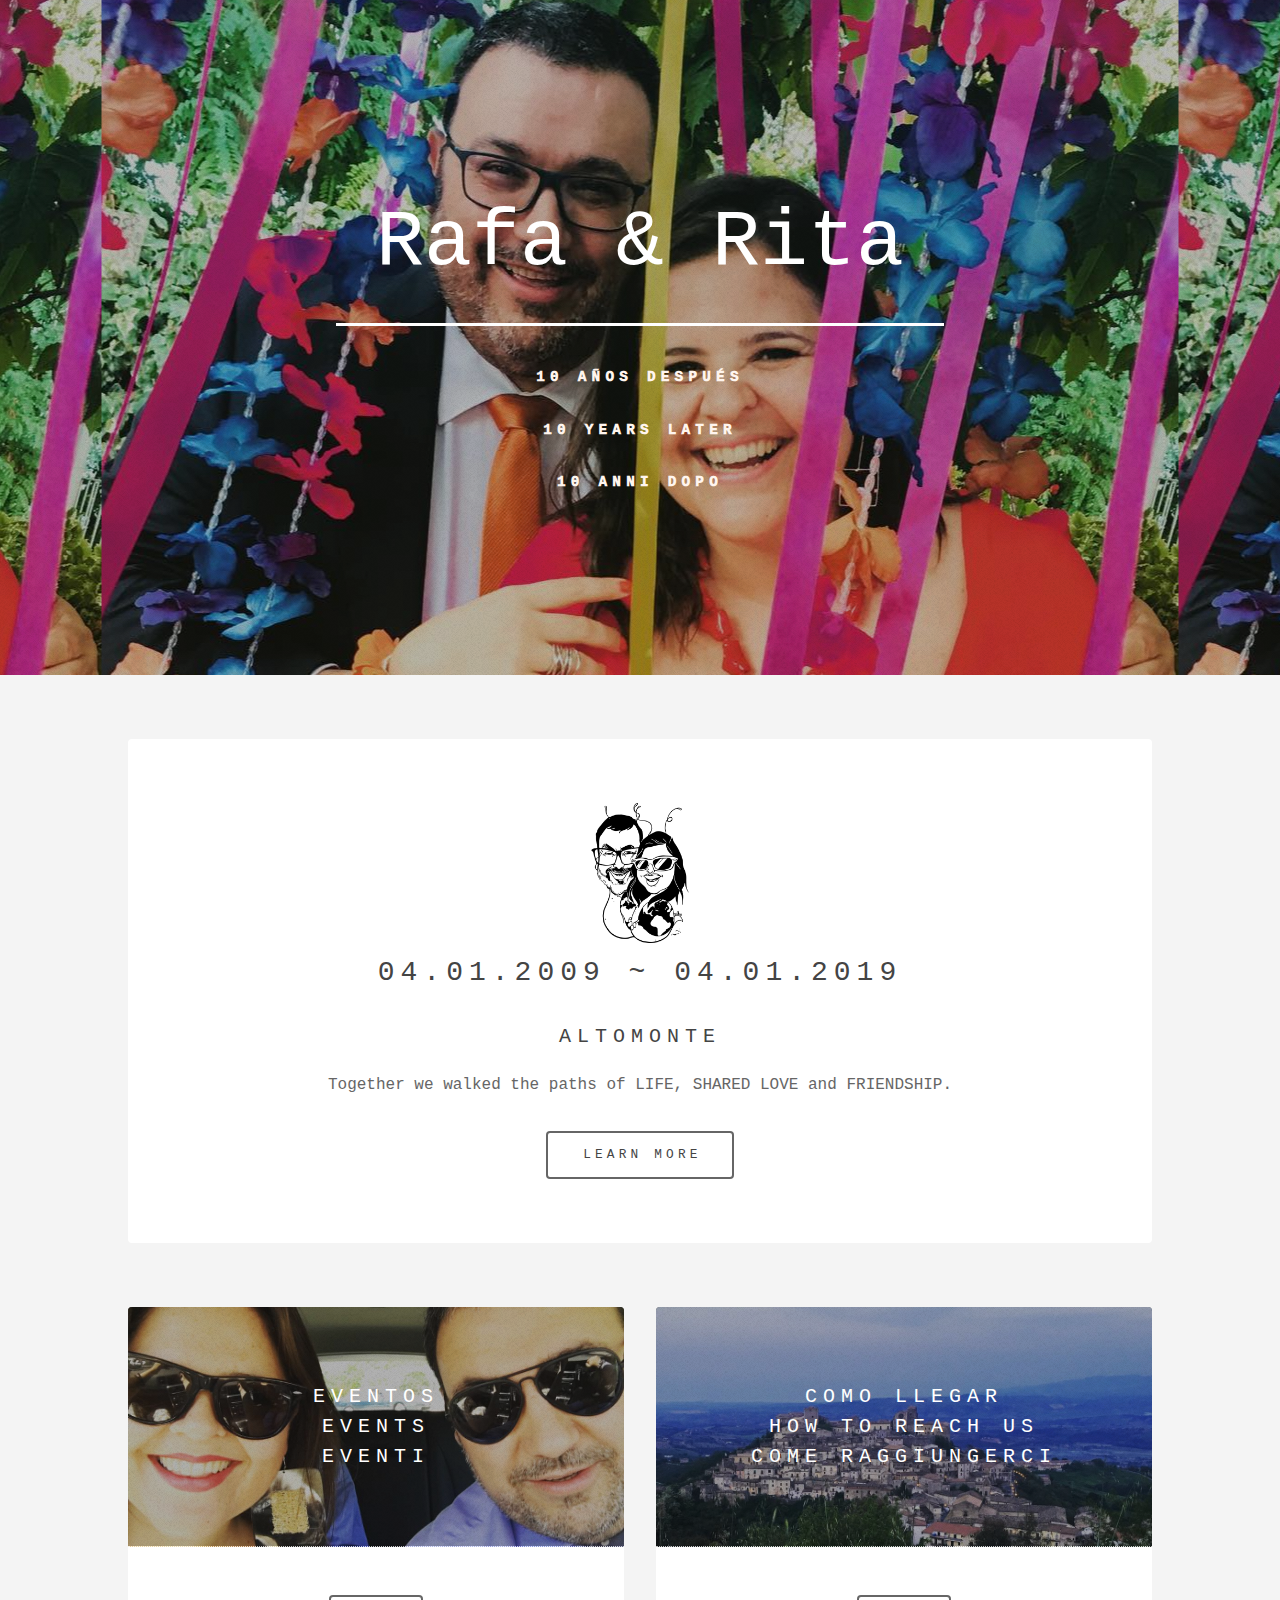
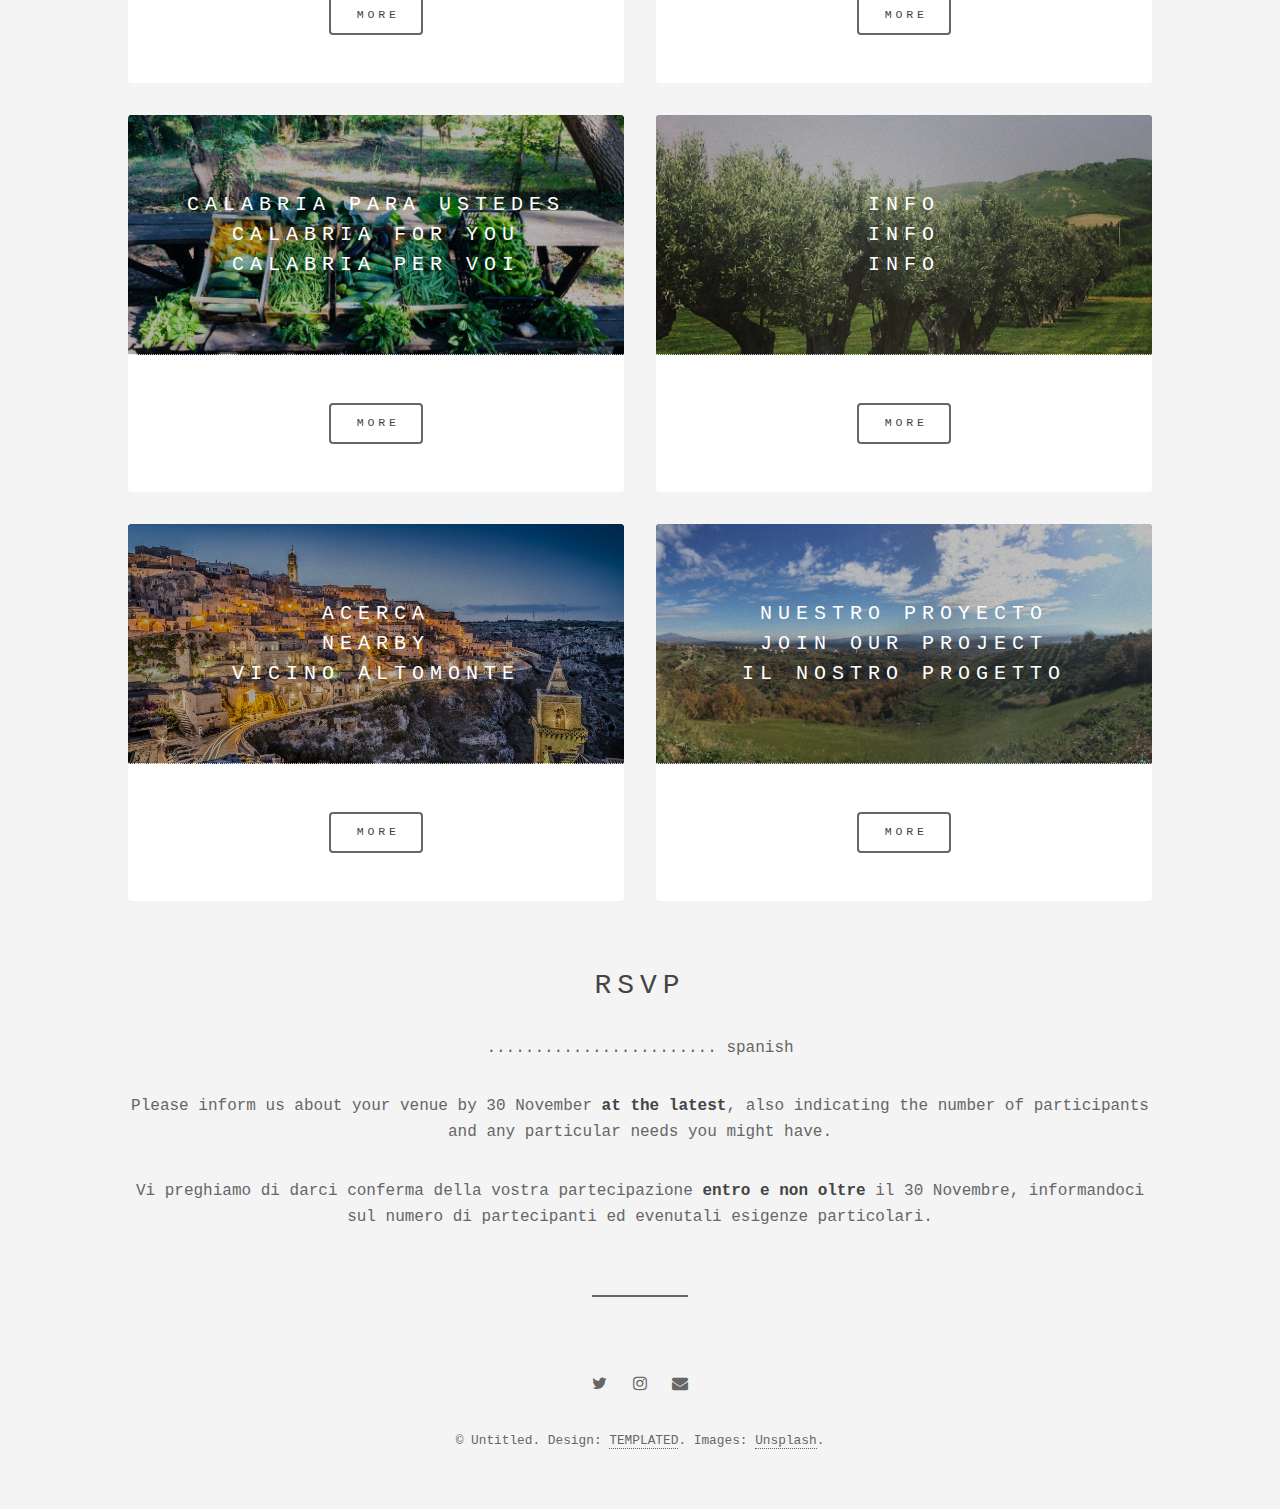
==== index.html @ 5c679bd3 "added bold and line separators" ====
<!DOCTYPE HTML>
<!--
Epilogue by TEMPLATED
templated.co @templatedco
Released for free under the Creative Commons Attribution 3.0 license (templated.co/license)
-->
<html>
<head>
	<title>Rafa e Rita 10 anni dopo</title>
	<meta charset="utf-8" />
	<meta name="viewport" content="width=device-width, initial-scale=1" />
	<link rel="stylesheet" href="assets/css/main.css" />
</head>
<body>

	<!-- Header -->
	<header id="header" class="alt">
		<div class="inner">
			<h1>Rafa & Rita</h1>
			<p>10 años después</p>
			<p>10 years later</p>
			<p>10 anni dopo</p>
			<!-- <p>A free responsive site template by <a href="https://templated.co">TEMPLATED</a></p> -->
		</div>
	</header>

	<!-- Wrapper -->
	<div id="wrapper">

		<!-- Banner -->
		<section id="intro" class="main">
			<span> <img src="images/logoRR.png" style="width:140px;height:140px;border:0;"> </span>
			<h2>04.01.2009 ~ 04.01.2019</h2>
			<h3>Altomonte</h3>
			<p>Together we walked the paths of LIFE, SHARED LOVE and FRIENDSHIP.</p>
			<ul class="actions">
				<li><a href="aboutus.html" class="button big">Learn More</a></li>
			</ul>
		</section>

		<!-- Items -->
		<section class="main items">
			<article class="item">
				<header>
					<a href="events.html"><img src="images/imgIndexEvents.jpg" alt="" /></a>
					<h3>Eventos<br />Events<br />Eventi</h3>
				</header>
				<p></p>
				<ul class="actions">
					<li><a href="events.html" class="button">More</a></li>
				</ul>
			</article>
			<article class="item">
				<header>
					<a href="venue.html"><img src="images/img_venue.jpg" alt="" /></a>
					<h3>Como llegar<br />How to reach us<br />Come raggiungerci</h3>
				</header>
				<p></p>
				<ul class="actions">
					<li><a href="venue.html" class="button">More</a></li>
				</ul>
			</article>
			<article class="item">
				<header>
					<a href="activities.html"><img src="images/imgIndexCalabria.jpg" alt="" /></a>
					<h3>Calabria para ustedes<br/>Calabria for you<br/>Calabria per voi</h3>
				</header>
				<p></p>
				<ul class="actions">
					<li><a href="activities.html" class="button">More</a></li>
				</ul>
			</article>
			<article class="item">
				<header>
					<a href="info.html"><img src="images/img_ulivi.jpg" alt="" /></a>
					<h3>Info <br />Info<br />Info</h3>
				</header>
				<p></p>
				<ul class="actions">
					<li><a href="info.html" class="button">More</a></li>
				</ul>
			</article>
			<article class="item">
				<header>
					<a href="altomonte.html"><img src="images/imgMatera.jpg" alt="" /></a>
					<h3>Acerca<br />Nearby<br />Vicino Altomonte</h3>
				</header>
				<p></p>
				<ul class="actions">
					<li><a href="altomonte.html" class="button">More</a></li>
				</ul>
			</article>
			<article class="item">
				<header>
					<a href="ourproject.html"><img src="images/imgIndexProject.jpg" alt="" /></a>
					<h3>Nuestro proyecto<br />Join our project<br />Il nostro progetto</h3>
				</header>
				<p></p>
				<ul class="actions">
					<li><a href="ourproject.html" class="button">More</a></li>
				</ul>
			</article>
		</section>

		<!-- Contact -->
		<article id="contact" style="text-align: center;">
			<h2 class="major">RSVP</h2>
			<div>
				<p> ........................ spanish 
				</p>
				<p>Please inform us about your venue by 30 November <b>at the latest</b>, 
				also indicating the number of participants and any particular needs you might have.</p>    
				<p>Vi preghiamo di darci conferma della vostra partecipazione <b>entro e non oltre</b> il 30 Novembre,
				informandoci sul numero di partecipanti ed evenutali esigenze particolari.</p>
			</div>
			
                <!--
                <form method="post" action="mailto:rafayrita10@gmail">
                    <div class="fields">
                        <div class="field half">
                            <label for="name">Name</label>
                            <input type="text" name="name" id="name" placeholder="Your name ..." />
                        </div>
                        <div class="field">
                            <label for="message">Message</label>
                            <textarea name="message" id="message" rows="3" placeholder="Write your message here ..."></textarea>
                        </div>
                    </div>
                    <ul class="actions">
                        <li><input type="submit" value="Send Message" class="primary" /></li>
                        <li><input type="reset" value="Reset" /></li>
                    </ul>
                </form>
            -->
                <!--
                <ul class="icons">
                    <li><a href="https://www.twitter.com/pacellig" class="icon fa-twitter"><span class="label">Twitter</span></a></li>
                    <li><a href="#" class="icon fa-facebook"><span class="label">Facebook</span></a></li>
                    <li><a href="#" class="icon fa-instagram"><span class="label">Instagram</span></a></li>
                </ul>
            -->
        </article>
        
        <!-- CTA -->
            <!--
				<section id="cta" class="main special">
					<h2>Etiam veroeros lorem</h2>
					<p>Phasellus ac augue ac magna auctor tempus proin<br />
					accumsan lacus a nibh commodo in pellentesque dui<br />
					in hac habitasse platea dictumst.</p>
					<ul class="actions">
						<li><a href="#" class="button big">Get Started</a></li>
					</ul>
				</section>
			-->
			<!-- Main -->
			<!--
				<section id="main" class="main">
					<header>
						<h2>Lorem ipsum dolor</h2>
					</header>
					<p>Fusce malesuada efficitur venenatis. Pellentesque tempor leo sed massa hendrerit hendrerit. In sed feugiat est, eu congue elit. Ut porta magna vel felis sodales vulputate. Donec faucibus dapibus lacus non ornare. Etiam eget neque id metus gravida tristique ac quis erat. Aenean quis aliquet sem. Ut ut elementum sem. Suspendisse eleifend ut est non dapibus. Nulla porta, neque quis pretium sagittis, tortor lacus elementum metus, in imperdiet ante lorem vitae ipsum. Pellentesque habitant morbi tristique senectus et netus et malesuada fames ac turpis egestas. Etiam eget neque id metus gravida tristique ac quis erat. Aenean quis aliquet sem. Ut ut elementum sem. Suspendisse eleifend ut est non dapibus. Nulla porta, neque quis pretium sagittis, tortor lacus elementum metus, in imperdiet ante lorem vitae ipsum. Pellentesque habitant morbi tristique senectus et netus et malesuada fames ac turpis egestas.</p>
				</section>
			-->

			<!-- Footer -->
			<footer id="footer">
				<ul class="icons">
					<li><a href="https://twitter.com/rita_sciarra" class="icon fa-twitter"><span class="label">Twitter</span></a></li>
					<li><a href="https://www.instagram.com/caracolsinfronteras/" class="icon fa-instagram"><span class="label">Instagram</span></a></li>
					<li><a href="mailto:rafayrita10@gmail.com" class="icon fa-envelope"><span class="label">Email</span></a></li>
				</ul>
				<p class="copyright">&copy; Untitled. Design: <a href="https://templated.co">TEMPLATED</a>. Images: <a href="https://unsplash.com">Unsplash</a>.</p>
			</footer>

		</div>

		<!-- Scripts -->
		<script src="assets/js/jquery.min.js"></script>
		<script src="assets/js/skel.min.js"></script>
		<script src="assets/js/util.js"></script>
		<script src="assets/js/main.js"></script>

	</body>
	</html>
---- assets/css/main.css ----
@import url(font-awesome.min.css);
@import url("https://fonts.googleapis.com/css?family=Pacifico|Source+Sans+Pro:200,400");

/*
	Epilogue by TEMPLATED
	templated.co @templatedco
	Released for free under the Creative Commons Attribution 3.0 license (templated.co/license)
*/

/* Reset */

	html, body, div, span, applet, object, iframe, h1, h2, h3, h4, h5, h6, p, blockquote, pre, a, abbr, acronym, address, big, cite, code, del, dfn, em, img, ins, kbd, q, s, samp, small, strike, strong, sub, sup, tt, var, b, u, i, center, dl, dt, dd, ol, ul, li, fieldset, form, label, legend, table, caption, tbody, tfoot, thead, tr, th, td, article, aside, canvas, details, embed, figure, figcaption, footer, header, hgroup, menu, nav, output, ruby, section, summary, time, mark, audio, video {
		margin: 0;
		padding: 0;
		border: 0;
		font-size: 100%;
		font: inherit;
		vertical-align: baseline;
	}

	article, aside, details, figcaption, figure, footer, header, hgroup, menu, nav, section {
		display: block;
	}

	body {
		line-height: 1;
	}

	ol, ul {
		list-style: none;
	}

	blockquote, q {
		quotes: none;
	}

	blockquote:before, blockquote:after, q:before, q:after {
		content: '';
		content: none;
	}

	table {
		border-collapse: collapse;
		border-spacing: 0;
	}

	body {
		-webkit-text-size-adjust: none;
	}

/* Box Model */

	*, *:before, *:after {
		-moz-box-sizing: border-box;
		-webkit-box-sizing: border-box;
		box-sizing: border-box;
	}

/* Basic */

	@-ms-viewport {
		width: device-width;
	}

	body {
		-ms-overflow-style: scrollbar;
	}

	@media screen and (max-width: 480px) {

		html, body {
			min-width: 320px;
		}

	}

	body {
		background: #f4f4f4;
	}

		body.is-loading *, body.is-loading *:before, body.is-loading *:after {
			-moz-animation: none !important;
			-webkit-animation: none !important;
			-ms-animation: none !important;
			animation: none !important;
			-moz-transition: none !important;
			-webkit-transition: none !important;
			-ms-transition: none !important;
			transition: none !important;
		}

/* Type */

	body {
		background-color: #f4f4f4;
		color: #666666;
	}

	body, input, select, textarea {
		/* font-family: "Source Sans Pro", Helvetica, sans-serif;*/ 
        font-family: Courier New,Courier,Lucida Sans Typewriter,Lucida Typewriter,monospace;
		font-size: 17pt;
		font-weight: 200;
		line-height: 1.65;
	}

		@media screen and (max-width: 1680px) {

			body, input, select, textarea {
				font-size: 13pt;
			}

		}

		@media screen and (max-width: 1280px) {

			body, input, select, textarea {
				font-size: 12pt;
			}

		}

		@media screen and (max-width: 360px) {

			body, input, select, textarea {
				font-size: 11pt;
			}

		}

	a {
		-moz-transition: color 0.2s ease, border-bottom-color 0.2s ease;
		-webkit-transition: color 0.2s ease, border-bottom-color 0.2s ease;
		-ms-transition: color 0.2s ease, border-bottom-color 0.2s ease;
		transition: color 0.2s ease, border-bottom-color 0.2s ease;
		text-decoration: none;
		border-bottom: dotted 1px;
	}

		a:hover {
			border-bottom-color: transparent;
		}

	strong, b {
		font-weight: 600;
	}

	em, i {
		font-style: italic;
	}

	p {
		margin: 0 0 2em 0;
        text-align: center;
	}

	h1, h2, h3, h4, h5, h6 {
		font-weight: 400;
		line-height: 1.5;
		margin: 0 0 1em 0;
		text-transform: uppercase;
		letter-spacing: 0.375rem;
	}

		h1 a, h2 a, h3 a, h4 a, h5 a, h6 a {
			color: inherit;
			text-decoration: none;
		}

	h1 {
		font-size: 2em;
	}

	h2 {
		font-size: 1.75em;
	}

	h3 {
		font-size: 1.25em;
	}

	h4 {
		font-size: 1em;
	}

	h5 {
		font-size: 0.9em;
	}

	h6 {
		font-size: 0.7em;
	}

	@media screen and (max-width: 736px) {

		h1 {
			font-size: 1.5em;
		}

		h2 {
			font-size: 1.25em;
		}

		h3 {
			font-size: 1em;
		}

	}

	sub {
		font-size: 0.8em;
		position: relative;
		top: 0.5em;
	}

	sup {
		font-size: 0.8em;
		position: relative;
		top: -0.5em;
	}

	blockquote {
		border-left: solid 4px;
		font-style: italic;
		margin: 0 0 2em 0;
		padding: 0.5em 0 0.5em 2em;
	}

	code {
		border-radius: 4px;
		border: solid 1px;
		font-family: "Courier New", monospace;
		font-size: 0.9em;
		margin: 0 0.25em;
		padding: 0.25em 0.65em;
	}

	pre {
		-webkit-overflow-scrolling: touch;
		font-family: "Courier New", monospace;
		font-size: 0.9em;
		margin: 0 0 2em 0;
	}

		pre code {
			display: block;
			line-height: 1.75;
			padding: 1em 1.5em;
			overflow-x: auto;
		}

	hr {
		border: 0;
		border-bottom: solid 1px;
		margin: 2em 0;
	}

		hr.major {
			margin: 3em 0;
		}

	.align-left {
		text-align: left;
	}

	.align-center {
		text-align: center;
	}

	.align-right {
		text-align: right;
	}

	input, select, textarea {
		color: #444444;
	}

	a {
		color: inherit;
	}

		a:hover {
			color: #EF6480 !important;
		}

	strong, b {
		color: #444444;
	}

	h1, h2, h3, h4, h5, h6 {
		color: #444444;
	}

	blockquote {
		border-left-color: #666666;
	}

	code {
		background: rgba(144, 144, 144, 0.075);
		border-color: #666666;
	}

	hr {
		border-bottom-color: #666666;
	}

/* Box */

	.box {
		border-radius: 4px;
		border: solid 1px;
		margin-bottom: 2em;
		padding: 1.5em;
	}

		.box > :last-child,
		.box > :last-child > :last-child,
		.box > :last-child > :last-child > :last-child {
			margin-bottom: 0;
		}

		.box.alt {
			border: 0;
			border-radius: 0;
			padding: 0;
		}

	.box {
		border-color: #666666;
	}

/* Button */

	input[type="submit"],
	input[type="reset"],
	input[type="button"],
	button,
	.button {
		-moz-appearance: none;
		-webkit-appearance: none;
		-ms-appearance: none;
		appearance: none;
		-moz-transition: box-shadow 0.2s ease-in-out, background-color 0.2s ease-in-out, color 0.2s ease-in-out;
		-webkit-transition: box-shadow 0.2s ease-in-out, background-color 0.2s ease-in-out, color 0.2s ease-in-out;
		-ms-transition: box-shadow 0.2s ease-in-out, background-color 0.2s ease-in-out, color 0.2s ease-in-out;
		transition: box-shadow 0.2s ease-in-out, background-color 0.2s ease-in-out, color 0.2s ease-in-out;
		border-radius: 4px;
		border: 0;
		cursor: pointer;
		display: inline-block;
		font-weight: 400;
		height: 3.5em;
		line-height: 3.5em;
		padding: 0 2em 0 2.375em;
		text-align: center;
		text-decoration: none;
		white-space: nowrap;
		text-transform: uppercase;
		letter-spacing: 0.325em;
		font-size: 0.725em;
	}

		input[type="submit"].icon:before,
		input[type="reset"].icon:before,
		input[type="button"].icon:before,
		button.icon:before,
		.button.icon:before {
			margin-right: 0.5em;
		}

		input[type="submit"].fit,
		input[type="reset"].fit,
		input[type="button"].fit,
		button.fit,
		.button.fit {
			display: block;
			margin: 0 0 1em 0;
			width: 100%;
		}

		input[type="submit"].big,
		input[type="reset"].big,
		input[type="button"].big,
		button.big,
		.button.big {
			font-size: 0.8em;
			padding: 0 2.5em 0 2.875em;
			height: 3.75em;
			line-height: 3.75em;
		}

		input[type="submit"].disabled, input[type="submit"]:disabled,
		input[type="reset"].disabled,
		input[type="reset"]:disabled,
		input[type="button"].disabled,
		input[type="button"]:disabled,
		button.disabled,
		button:disabled,
		.button.disabled,
		.button:disabled {
			-moz-pointer-events: none;
			-webkit-pointer-events: none;
			-ms-pointer-events: none;
			pointer-events: none;
			opacity: 0.25;
		}

		@media screen and (max-width: 480px) {

			input[type="submit"],
			input[type="reset"],
			input[type="button"],
			button,
			.button {
				padding: 0;
			}

		}

	input[type="submit"],
	input[type="reset"],
	input[type="button"],
	button,
	.button {
		background-color: transparent;
		box-shadow: inset 0 0 0 2px #666666;
		color: #444444 !important;
	}

		input[type="submit"]:hover,
		input[type="reset"]:hover,
		input[type="button"]:hover,
		button:hover,
		.button:hover {
			color: #EF6480 !important;
			box-shadow: inset 0 0 0 2px #EF6480;
		}

		input[type="submit"]:active,
		input[type="reset"]:active,
		input[type="button"]:active,
		button:active,
		.button:active {
			background-color: rgba(239, 100, 128, 0.15);
		}

		input[type="submit"].icon:before,
		input[type="reset"].icon:before,
		input[type="button"].icon:before,
		button.icon:before,
		.button.icon:before {
			color: #999999;
		}

/* Form */

	form {
		margin: 0 0 2em 0;
	}

	label {
		display: block;
		font-size: 0.9em;
		font-weight: 400;
		margin: 0 0 1em 0;
	}

	input[type="text"],
	input[type="password"],
	input[type="email"],
	select,
	textarea {
		-moz-appearance: none;
		-webkit-appearance: none;
		-ms-appearance: none;
		appearance: none;
		border-radius: 4px;
		border: none;
		border: solid 1px;
		color: inherit;
		display: block;
		outline: 0;
		padding: 0 1em;
		text-decoration: none;
		width: 100%;
	}

		input[type="text"]:invalid,
		input[type="password"]:invalid,
		input[type="email"]:invalid,
		select:invalid,
		textarea:invalid {
			box-shadow: none;
		}

	.select-wrapper {
		text-decoration: none;
		display: block;
		position: relative;
	}

		.select-wrapper:before {
			-moz-osx-font-smoothing: grayscale;
			-webkit-font-smoothing: antialiased;
			font-family: FontAwesome;
			font-style: normal;
			font-weight: normal;
			text-transform: none !important;
		}

		.select-wrapper:before {
			content: '\f078';
			display: block;
			height: 2.75em;
			line-height: 2.75em;
			pointer-events: none;
			position: absolute;
			right: 0;
			text-align: center;
			top: 0;
			width: 2.75em;
		}

		.select-wrapper select::-ms-expand {
			display: none;
		}

	input[type="text"],
	input[type="password"],
	input[type="email"],
	select {
		height: 2.75em;
	}

	textarea {
		padding: 0.75em 1em;
	}

	input[type="checkbox"],
	input[type="radio"] {
		-moz-appearance: none;
		-webkit-appearance: none;
		-ms-appearance: none;
		appearance: none;
		display: block;
		float: left;
		margin-right: -2em;
		opacity: 0;
		width: 1em;
		z-index: -1;
	}

		input[type="checkbox"] + label,
		input[type="radio"] + label {
			text-decoration: none;
			cursor: pointer;
			display: inline-block;
			font-size: 1em;
			font-weight: 200;
			padding-left: 2.4em;
			padding-right: 0.75em;
			position: relative;
		}

			input[type="checkbox"] + label:before,
			input[type="radio"] + label:before {
				-moz-osx-font-smoothing: grayscale;
				-webkit-font-smoothing: antialiased;
				font-family: FontAwesome;
				font-style: normal;
				font-weight: normal;
				text-transform: none !important;
			}

			input[type="checkbox"] + label:before,
			input[type="radio"] + label:before {
				border-radius: 4px;
				border: solid 1px;
				content: '';
				display: inline-block;
				height: 1.65em;
				left: 0;
				line-height: 1.58125em;
				position: absolute;
				text-align: center;
				top: 0;
				width: 1.65em;
			}

		input[type="checkbox"]:checked + label:before,
		input[type="radio"]:checked + label:before {
			content: '\f00c';
		}

	input[type="checkbox"] + label:before {
		border-radius: 4px;
	}

	input[type="radio"] + label:before {
		border-radius: 100%;
	}

	::-webkit-input-placeholder {
		opacity: 1.0;
	}

	:-moz-placeholder {
		opacity: 1.0;
	}

	::-moz-placeholder {
		opacity: 1.0;
	}

	:-ms-input-placeholder {
		opacity: 1.0;
	}

	.formerize-placeholder {
		opacity: 1.0;
	}

	label {
		color: #444444;
	}

	input[type="text"],
	input[type="password"],
	input[type="email"],
	select,
	textarea {
		background: rgba(144, 144, 144, 0.075);
		border-color: #666666;
	}

		input[type="text"]:focus,
		input[type="password"]:focus,
		input[type="email"]:focus,
		select:focus,
		textarea:focus {
			border-color: #EF6480;
			box-shadow: 0 0 0 1px #EF6480;
		}

	.select-wrapper:before {
		color: #666666;
	}

	input[type="checkbox"] + label,
	input[type="radio"] + label {
		color: #666666;
	}

		input[type="checkbox"] + label:before,
		input[type="radio"] + label:before {
			background: rgba(144, 144, 144, 0.075);
			border-color: #666666;
		}

	input[type="checkbox"]:checked + label:before,
	input[type="radio"]:checked + label:before {
		background-color: #EF6480;
		border-color: #EF6480;
		color: #ffffff;
	}

	input[type="checkbox"]:focus + label:before,
	input[type="radio"]:focus + label:before {
		border-color: #EF6480;
		box-shadow: 0 0 0 1px #EF6480;
	}

	::-webkit-input-placeholder {
		color: #999999 !important;
	}

	:-moz-placeholder {
		color: #999999 !important;
	}

	::-moz-placeholder {
		color: #999999 !important;
	}

	:-ms-input-placeholder {
		color: #999999 !important;
	}

	.formerize-placeholder {
		color: #999999 !important;
	}

/* Icon */

	.icon {
		text-decoration: none;
		border-bottom: none;
		position: relative;
	}

		.icon:before {
			-moz-osx-font-smoothing: grayscale;
			-webkit-font-smoothing: antialiased;
			font-family: FontAwesome;
			font-style: normal;
			font-weight: normal;
			text-transform: none !important;
		}

		.icon > .label {
			display: none;
		}

		.icon.major {
			display: block;
			margin: 0 0 1.5em 0;
		}

			.icon.major:before {
				cursor: default;
				font-size: 2.5rem;
				box-shadow: inset 0 0 0 2px #666666;
				width: 2.5em;
				height: 2.5em;
				line-height: 2.5em;
				display: inline-block;
				border-radius: 100%;
				color: #666666;
			}

		@media screen and (max-width: 736px) {

			.icon.major:before {
				font-size: 2rem;
			}

		}

/* Image */

	.image {
		border-radius: 4px;
		border: 0;
		display: inline-block;
		position: relative;
	}

		.image img {
			border-radius: 4px;
			display: block;
		}

		.image.left, .image.right {
			max-width: 40%;
		}

			.image.left img, .image.right img {
				width: 100%;
			}

		.image.left {
			float: left;
			margin: 0 1.5em 1em 0;
			top: 0.25em;
		}

		.image.right {
			float: right;
			margin: 0 0 1em 1.5em;
			top: 0.25em;
		}

		.image.fit {
			display: block;
			margin: 0 0 2em 0;
			width: 100%;
		}

			.image.fit img {
				width: 100%;
			}

		.image.main {
			display: block;
			margin: 0 0 3em 0;
			width: 100%;
		}

			.image.main img {
				width: 100%;
			}

/* List */

	ol {
		list-style: decimal;
		margin: 0 0 2em 0;
		padding-left: 1.25em;
	}

		ol li {
			padding-left: 0.25em;
		}

	ul {
		list-style: disc;
		margin: 0 0 2em 0;
		padding-left: 1em;
	}

		ul li {
			padding-left: 0.5em;
		}

		ul.alt {
			list-style: none;
			padding-left: 0;
		}

			ul.alt li {
				border-top: solid 1px;
				padding: 0.5em 0;
			}

				ul.alt li:first-child {
					border-top: 0;
					padding-top: 0;
				}

		ul.icons {
			cursor: default;
			list-style: none;
			padding-left: 0;
		}

			ul.icons li {
				display: inline-block;
				padding: 0 1em 0 0;
			}

				ul.icons li:last-child {
					padding-right: 0;
				}

		ul.actions {
			cursor: default;
			list-style: none;
			padding-left: 0;
		}

			ul.actions li {
				display: inline-block;
				padding: 0 1em 0 0;
				vertical-align: middle;
			}

				ul.actions li:last-child {
					padding-right: 0;
				}

			ul.actions.small li {
				padding: 0 0.5em 0 0;
			}

			ul.actions.vertical li {
				display: block;
				padding: 1em 0 0 0;
			}

				ul.actions.vertical li:first-child {
					padding-top: 0;
				}

				ul.actions.vertical li > * {
					margin-bottom: 0;
				}

			ul.actions.vertical.small li {
				padding: 0.5em 0 0 0;
			}

				ul.actions.vertical.small li:first-child {
					padding-top: 0;
				}

			ul.actions.fit {
				display: table;
				margin-left: -1em;
				padding: 0;
				table-layout: fixed;
				width: calc(100% + 1em);
			}

				ul.actions.fit li {
					display: table-cell;
					padding: 0 0 0 1em;
				}

					ul.actions.fit li > * {
						margin-bottom: 0;
					}

				ul.actions.fit.small {
					margin-left: -0.5em;
					width: calc(100% + 0.5em);
				}

					ul.actions.fit.small li {
						padding: 0 0 0 0.5em;
					}

			@media screen and (max-width: 480px) {

				ul.actions {
					margin: 0 0 2em 0;
				}

					ul.actions li {
						padding: 1em 0 0 0;
						display: block;
						text-align: center;
						width: 100%;
					}

						ul.actions li:first-child {
							padding-top: 0;
						}

						ul.actions li > * {
							width: 100%;
							margin: 0 !important;
						}

					ul.actions.small li {
						padding: 0.5em 0 0 0;
					}

						ul.actions.small li:first-child {
							padding-top: 0;
						}

			}

	dl {
		margin: 0 0 2em 0;
	}

		dl dt {
			display: block;
			font-weight: 400;
			margin: 0 0 1em 0;
		}

		dl dd {
			margin-left: 2em;
		}

	ul.alt li {
		border-top-color: #666666;
	}

/* Table */

	.table-wrapper {
		-webkit-overflow-scrolling: touch;
		overflow-x: auto;
	}

	table {
		margin: 0 0 2em 0;
		width: 100%;
	}

		table tbody tr {
			border: solid 1px;
			border-left: 0;
			border-right: 0;
		}

		table td {
			padding: 0.75em 0.75em;
		}

		table th {
			font-size: 0.9em;
			font-weight: 400;
			padding: 0 0.75em 0.75em 0.75em;
			text-align: left;
		}

		table thead {
			border-bottom: solid 2px;
		}

		table tfoot {
			border-top: solid 2px;
		}

		table.alt {
			border-collapse: separate;
		}

			table.alt tbody tr td {
				border: solid 1px;
				border-left-width: 0;
				border-top-width: 0;
			}

				table.alt tbody tr td:first-child {
					border-left-width: 1px;
				}

			table.alt tbody tr:first-child td {
				border-top-width: 1px;
			}

			table.alt thead {
				border-bottom: 0;
			}

			table.alt tfoot {
				border-top: 0;
			}

	table tbody tr {
		border-color: #666666;
	}

		table tbody tr:nth-child(2n + 1) {
			background-color: rgba(144, 144, 144, 0.075);
		}

	table th {
		color: #444444;
	}

	table thead {
		border-bottom-color: #666666;
	}

	table tfoot {
		border-top-color: #666666;
	}

	table.alt tbody tr td {
		border-color: #666666;
	}

/* Item */

	.item {
		padding: 3em 3em 1em 3em;
		background-color: #ffffff;
		border-radius: 4px;
		text-align: center;
	}

		.item header {
			border-top-left-radius: 4px;
			border-top-right-radius: 4px;
			margin: -3em 0 3em -3em;
			width: calc(100% + 6em);
			height: 15em;
			display: -moz-flex;
			display: -webkit-flex;
			display: -ms-flex;
			display: flex;
			-moz-align-items: center;
			-webkit-align-items: center;
			-ms-align-items: center;
			align-items: center;
			-moz-justify-content: center;
			-webkit-justify-content: center;
			-ms-justify-content: center;
			justify-content: center;
			background-color: #444;
			color: rgba(255, 255, 255, 0.75);
			position: relative;
			overflow: hidden;
		}

			.item header input, .item header select, .item header textarea {
				color: #ffffff;
			}

			.item header a {
				color: inherit;
			}

				.item header a:hover {
					color: #EF6480 !important;
				}

			.item header strong, .item header b {
				color: #ffffff;
			}

			.item header h1, .item header h2, .item header h3, .item header h4, .item header h5, .item header h6 {
				color: #ffffff;
			}

			.item header blockquote {
				border-left-color: #ffffff;
			}

			.item header code {
				background: rgba(255, 255, 255, 0.075);
				border-color: #ffffff;
			}

			.item header hr {
				border-bottom-color: #ffffff;
			}

			.item header a {
				-moz-transition: -moz-transform 0.2s ease;
				-webkit-transition: -webkit-transform 0.2s ease;
				-ms-transition: -ms-transform 0.2s ease;
				transition: transform 0.2s ease;
				background-size: cover;
				background-position: center;
				background-repeat: no-repeat;
				position: absolute;
				top: 0;
				left: 0;
				width: 100%;
				height: 100%;
				display: block;
			}

				.item header a:before {
					content: '';
					display: block;
					position: relative;
					top: 0;
					left: 0;
					width: 100%;
					height: 100%;
					background-color: rgba(0, 0, 0, 0.25);
					background-image: url("images/overlay.png");
				}

			.item header:hover a {
				-moz-transform: scale(1.1);
				-webkit-transform: scale(1.1);
				-ms-transform: scale(1.1);
				transform: scale(1.1);
			}

			.item header > * {
				position: relative;
				z-index: 1;
			}

			.item header h3 {
				margin: 0;
				-moz-pointer-events: none;
				-webkit-pointer-events: none;
				-ms-pointer-events: none;
				pointer-events: none;
			}

	.items {
		display: -moz-flex;
		display: -webkit-flex;
		display: -ms-flex;
		display: flex;
		-moz-flex-wrap: wrap;
		-webkit-flex-wrap: wrap;
		-ms-flex-wrap: wrap;
		flex-wrap: wrap;
		width: calc(100% + 2em);
		margin: -2em 0 0 -2em;
	}

		.items .item {
			margin: 2em 0 0 2em;
			width: calc(50% - 2em);
		}

	@media screen and (max-width: 980px) {

		.item header {
			height: 25em;
		}

		.items {
			-moz-flex-direction: column;
			-webkit-flex-direction: column;
			-ms-flex-direction: column;
			flex-direction: column;
			-moz-flex-wrap: nowrap;
			-webkit-flex-wrap: nowrap;
			-ms-flex-wrap: nowrap;
			flex-wrap: nowrap;
			width: 100%;
			margin: 0;
		}

			.items .item {
				width: 100%;
				margin: 0 0 2em 0;
			}

				.items .item:last-child {
					margin-bottom: 0;
				}

	}

	@media screen and (max-width: 736px) {

		.item header {
			height: 15em;
		}

		.items .item {
			margin: 0 0 1em 0;
		}

	}

	@media screen and (max-width: 480px) {

		.item {
			padding: 2em 1em 0.1em 1em;
		}

			.item header {
				height: 12em;
				margin: -2em 0 2em -1em;
				width: calc(100% + 2em);
			}

	}

/* Wrapper */

	#wrapper {
		width: 64em;
		margin: 0 auto;
		max-width: calc(100% - 4em);
		padding: 4em 0 2em 0;
	}

		#wrapper > .main {
			margin-bottom: 4em;
		}

		@media screen and (max-width: 980px) {

			#wrapper {
				padding: 2em 0 2em 0;
			}

				#wrapper > .main {
					margin-bottom: 2em;
				}

		}

		@media screen and (max-width: 736px) {

			#wrapper {
				max-width: calc(100% - 2em);
				padding: 1em 0 0.1em 0;
			}

				#wrapper > .main {
					margin-bottom: 1em;
				}

		}

/* Header */

	#header {
		background-color: #444;
		color: rgba(255, 255, 255, 0.75);
		display: -moz-flex;
		display: -webkit-flex;
		display: -ms-flex;
		display: flex;
		-moz-align-items: center;
		-webkit-align-items: center;
		-ms-align-items: center;
		align-items: center;
		-moz-justify-content: center;
		-webkit-justify-content: center;
		-ms-justify-content: center;
		justify-content: center;
		-moz-flex-direction: column;
		-webkit-flex-direction: column;
		-ms-flex-direction: column;
		flex-direction: column;
		padding: 8em 0 6em 0;
		background-image: url("../../images/img_00_crop0.jpg");
		background-size: auto;
		background-position: center;
		background-attachment: fixed;
		background-position-y: top;
		text-align: center;
		position: relative;
		cursor: default;
	}

		#header input, #header select, #header textarea {
			color: #ffffff;
		}

		#header a {
			color: inherit;
		}

			#header a:hover {
				color: #EF6480 !important;
			}

		#header strong, #header b {
			color: #ffffff;
		}

		#header h1, #header h2, #header h3, #header h4, #header h5, #header h6 {
			color: #ffffff;
		}

		#header blockquote {
			border-left-color: #ffffff;
		}

		#header code {
			background: rgba(255, 255, 255, 0.075);
			border-color: #ffffff;
		}

		#header hr {
			border-bottom-color: #ffffff;
		}

		#header:before {
			content: '';
			display: block;
			position: absolute;
			top: 0;
			left: 0;
			width: 100%;
			height: 100%;
			background-color: rgba(0, 0, 0, 0.25);
			background-image: url("images/overlay.png");
		}

		#header h1 {
			margin-bottom: 0.5em;
		}

		#header .inner {
			position: relative;
			z-index: 1;
		}

		#header.alt {
			height: 20em;
			min-height: 20em;
			min-height: 75vh;
		}

			#header.alt:before {
				-moz-transition: background-color 3s ease;
				-webkit-transition: background-color 3s ease;
				-ms-transition: background-color 3s ease;
				transition: background-color 3s ease;
				-moz-transition-delay: 1s;
				-webkit-transition-delay: 1s;
				-ms-transition-delay: 1s;
				transition-delay: 1s;
			}

			#header.alt h1 {
				font-size: 5em;
				padding: 0 0.5em 0.25em 0.5em;
				border-bottom: solid 3px #ffffff;
				font-weight: 200;
				/* font-family: "Pacifico", cursive; */
                font-family: Courier New,Courier,Lucida Sans Typewriter,Lucida Typewriter,monospace;
				text-transform: none;
				letter-spacing: 0;
			}

			#header.alt p {
				text-transform: uppercase;
				letter-spacing: 0.325rem;
				font-weight: 1000;
				font-size: 0.9em;
				padding: 0 1.25em;
                color: seashell;
			}

			#header.alt .inner {
				-moz-transition: opacity 2s ease;
				-webkit-transition: opacity 2s ease;
				-ms-transition: opacity 2s ease;
				transition: opacity 2s ease;
				opacity: 1;
			}

		body.is-loading #header.alt:before {
			background-color: black;
		}

		body.is-loading #header.alt .inner {
			opacity: 0;
		}

		@media screen and (max-width: 1280px) {

			#header {
				background-attachment: scroll;
			}

		}

		@media screen and (max-width: 736px) {

			#header {
				padding: 4em 2em 2em 2em;
			}

				#header.alt h1 {
					font-size: 2.5em;
					padding-left: 0;
					padding-right: 0;
				}

				#header.alt p {
					padding: 0;
				}

				#header.alt .inner {
					max-width: 20em;
				}

		}

/* Main */

	#main {
		padding: 4em 4em 2em 4em;
		background-color: #f4f4f4;
		border-radius: 4px;
	}

		#main > header:first-child {
			text-align: center;
		}

		@media screen and (max-width: 736px) {

			#main {
				padding: 2em 2em 0.1em 2em;
			}

		}

		@media screen and (max-width: 480px) {

			#main {
				padding: 2em 1em 0.1em 1em;
			}

		}

/* Intro */

	#intro {
		padding: 4em 4em 2em 4em;
		background-color: #ffffff;
		border-radius: 4px;
		text-align: center;
	}

		@media screen and (max-width: 736px) {

			#intro {
				padding: 2em 2em 0.1em 2em;
			}

		}

		@media screen and (max-width: 480px) {

			#intro {
				padding: 2em 1em 0.1em 1em;
			}

				#intro p br {
					display: none;
				}

		}

/* CTA */

	#cta {
		padding: 2em 0 0.1em 0;
		text-align: center;
	}

		@media screen and (max-width: 736px) {

			#cta {
				padding: 2em 2em 0.1em 2em;
			}

		}

		@media screen and (max-width: 480px) {

			#cta {
				padding: 2em 1em 0.1em 1em;
			}

				#cta p br {
					display: none;
				}

		}

/* Footer */

	#footer {
		text-align: center;
		margin-top: 4em;
	}

		#footer a {
			color: inherit;
		}

		#footer:before {
			content: '';
			display: inline-block;
			width: 6em;
			height: 2px;
			background-color: #666666;
			margin-bottom: 4em;
		}

		#footer .copyright {
			font-size: 0.8em;
		}

		@media screen and (max-width: 736px) {

			#footer {
				margin-top: 2em;
			}

				#footer:before {
					margin-bottom: 2em;
				}

		}
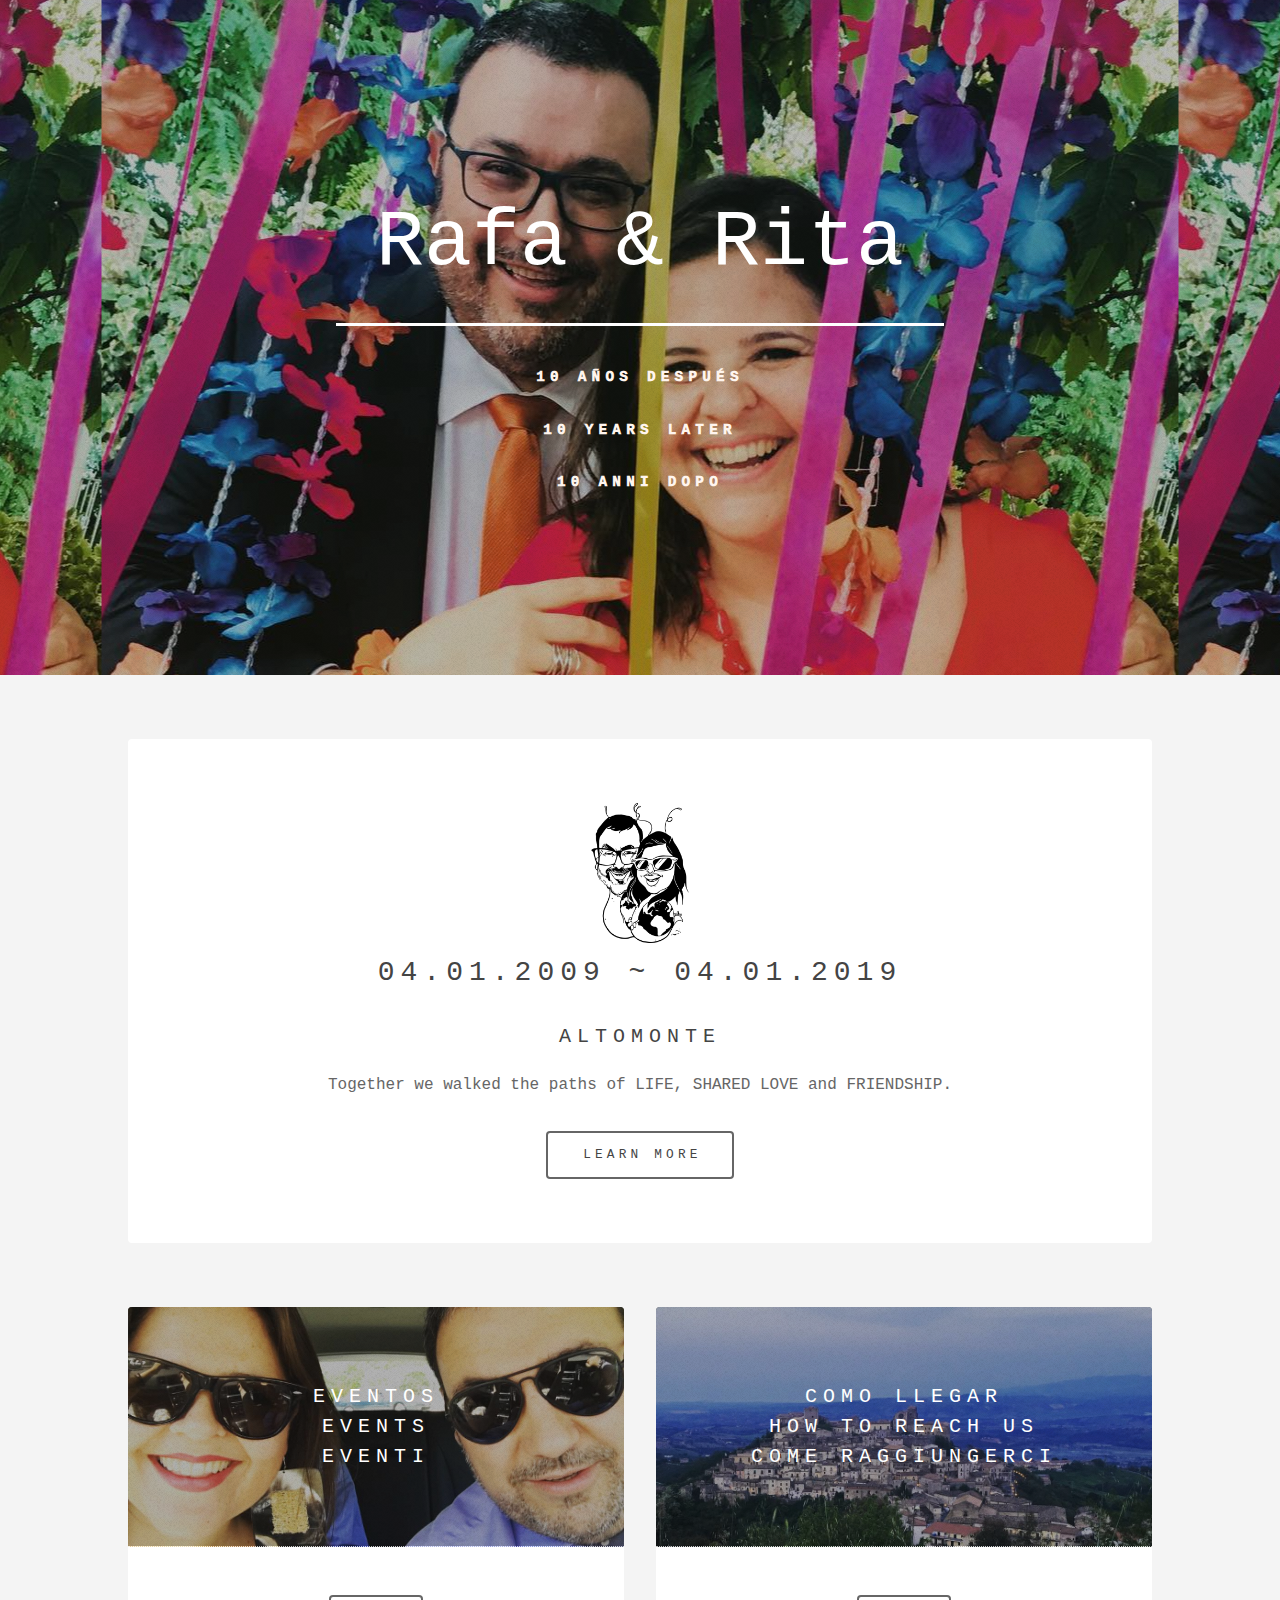
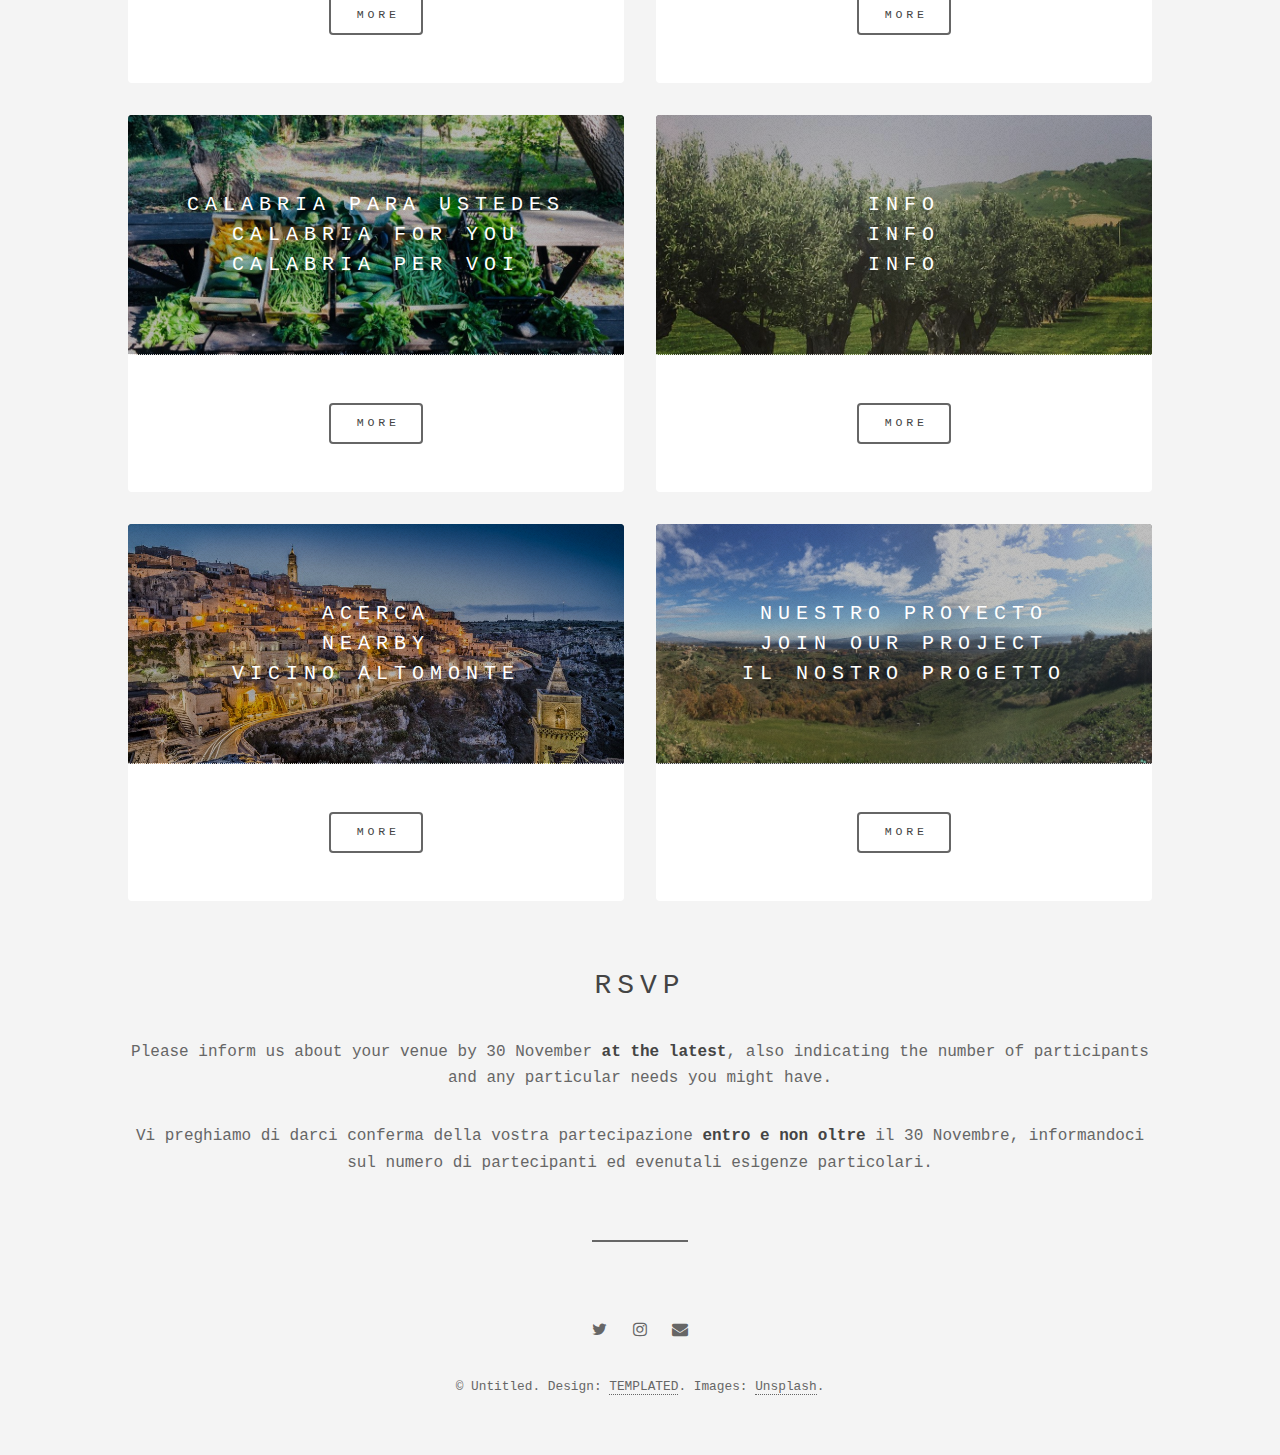
==== commit ecabd8e1: "resized separator logo" ====
--- a/index.html
+++ b/index.html
@@ -106,14 +106,14 @@
 		<article id="contact" style="text-align: center;">
 			<h2 class="major">RSVP</h2>
 			<div>
-				<p> ........................ spanish 
+				<p> 
 				</p>
 				<p>Please inform us about your venue by 30 November <b>at the latest</b>, 
 				also indicating the number of participants and any particular needs you might have.</p>    
 				<p>Vi preghiamo di darci conferma della vostra partecipazione <b>entro e non oltre</b> il 30 Novembre,
 				informandoci sul numero di partecipanti ed evenutali esigenze particolari.</p>
 			</div>
-			
+
                 <!--
                 <form method="post" action="mailto:rafayrita10@gmail">
                     <div class="fields">
@@ -140,7 +140,7 @@
                 </ul>
             -->
         </article>
-        
+
         <!-- CTA -->
             <!--
 				<section id="cta" class="main special">
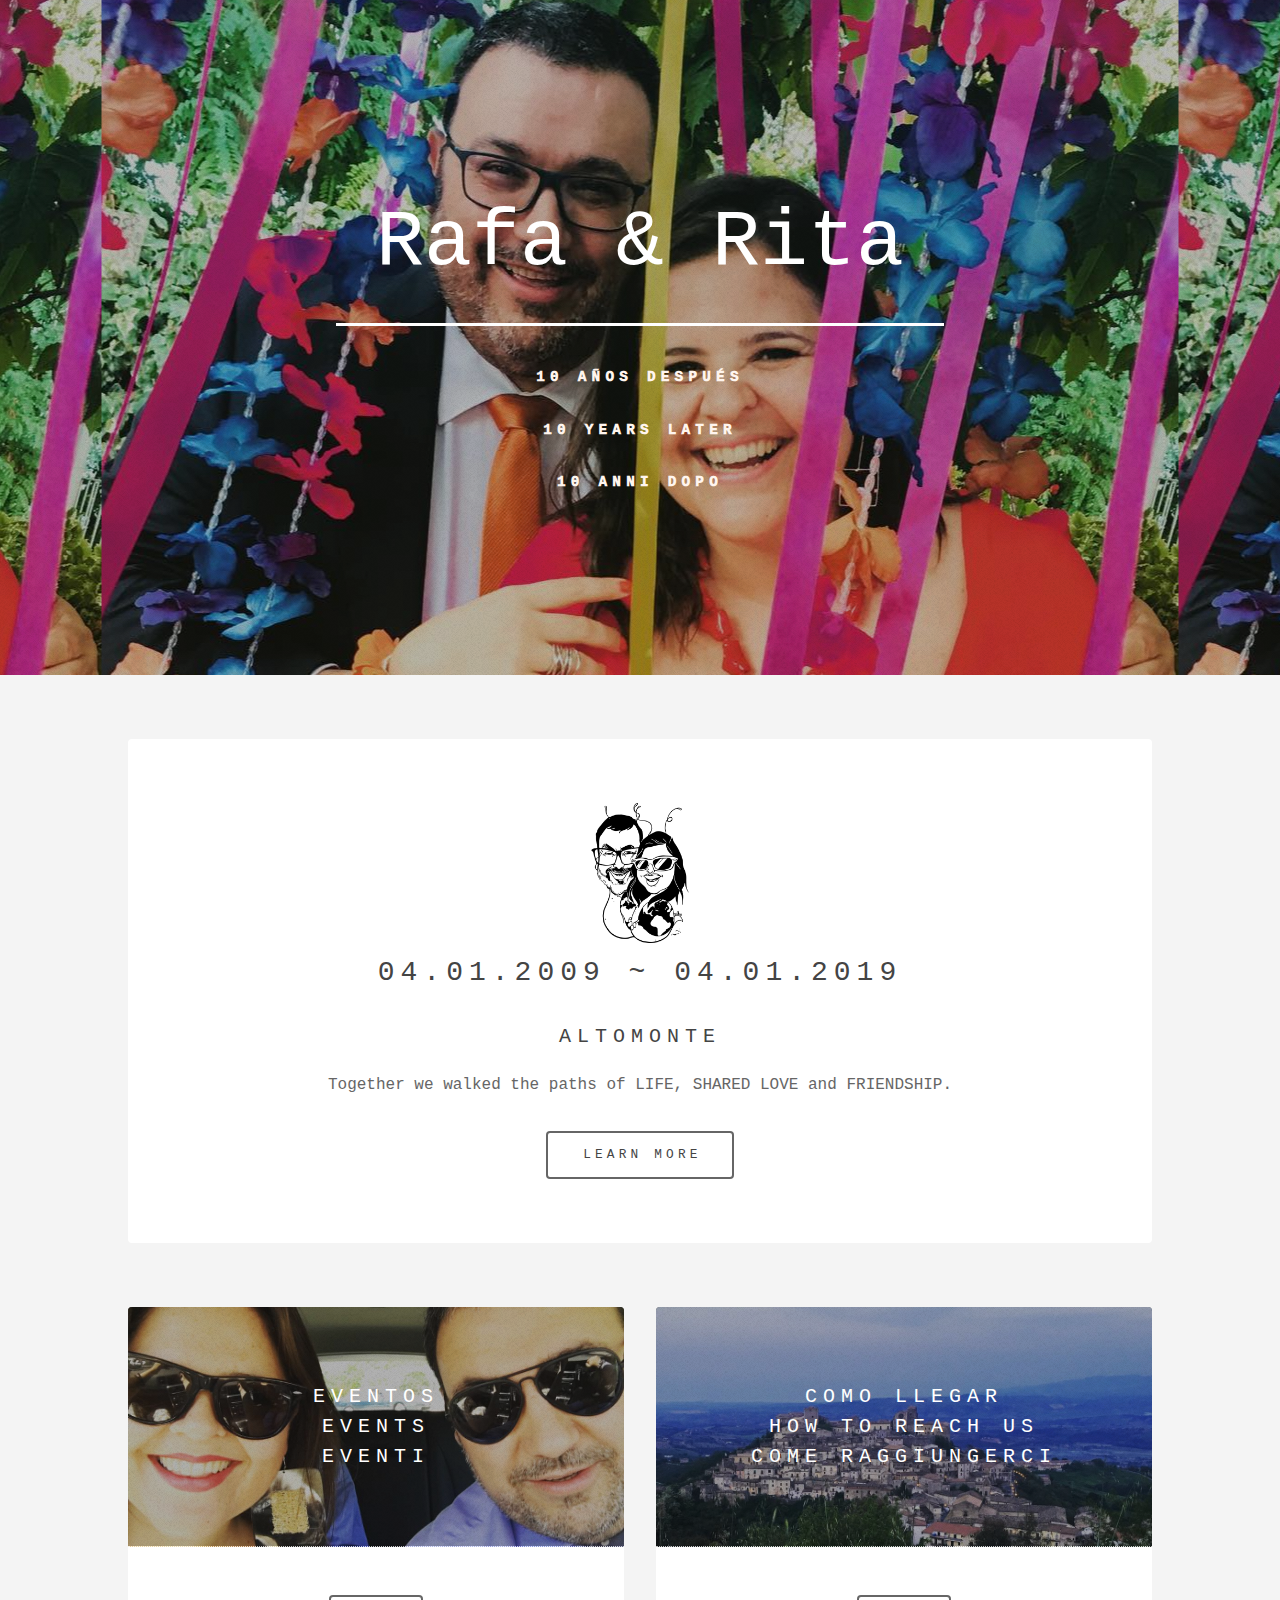
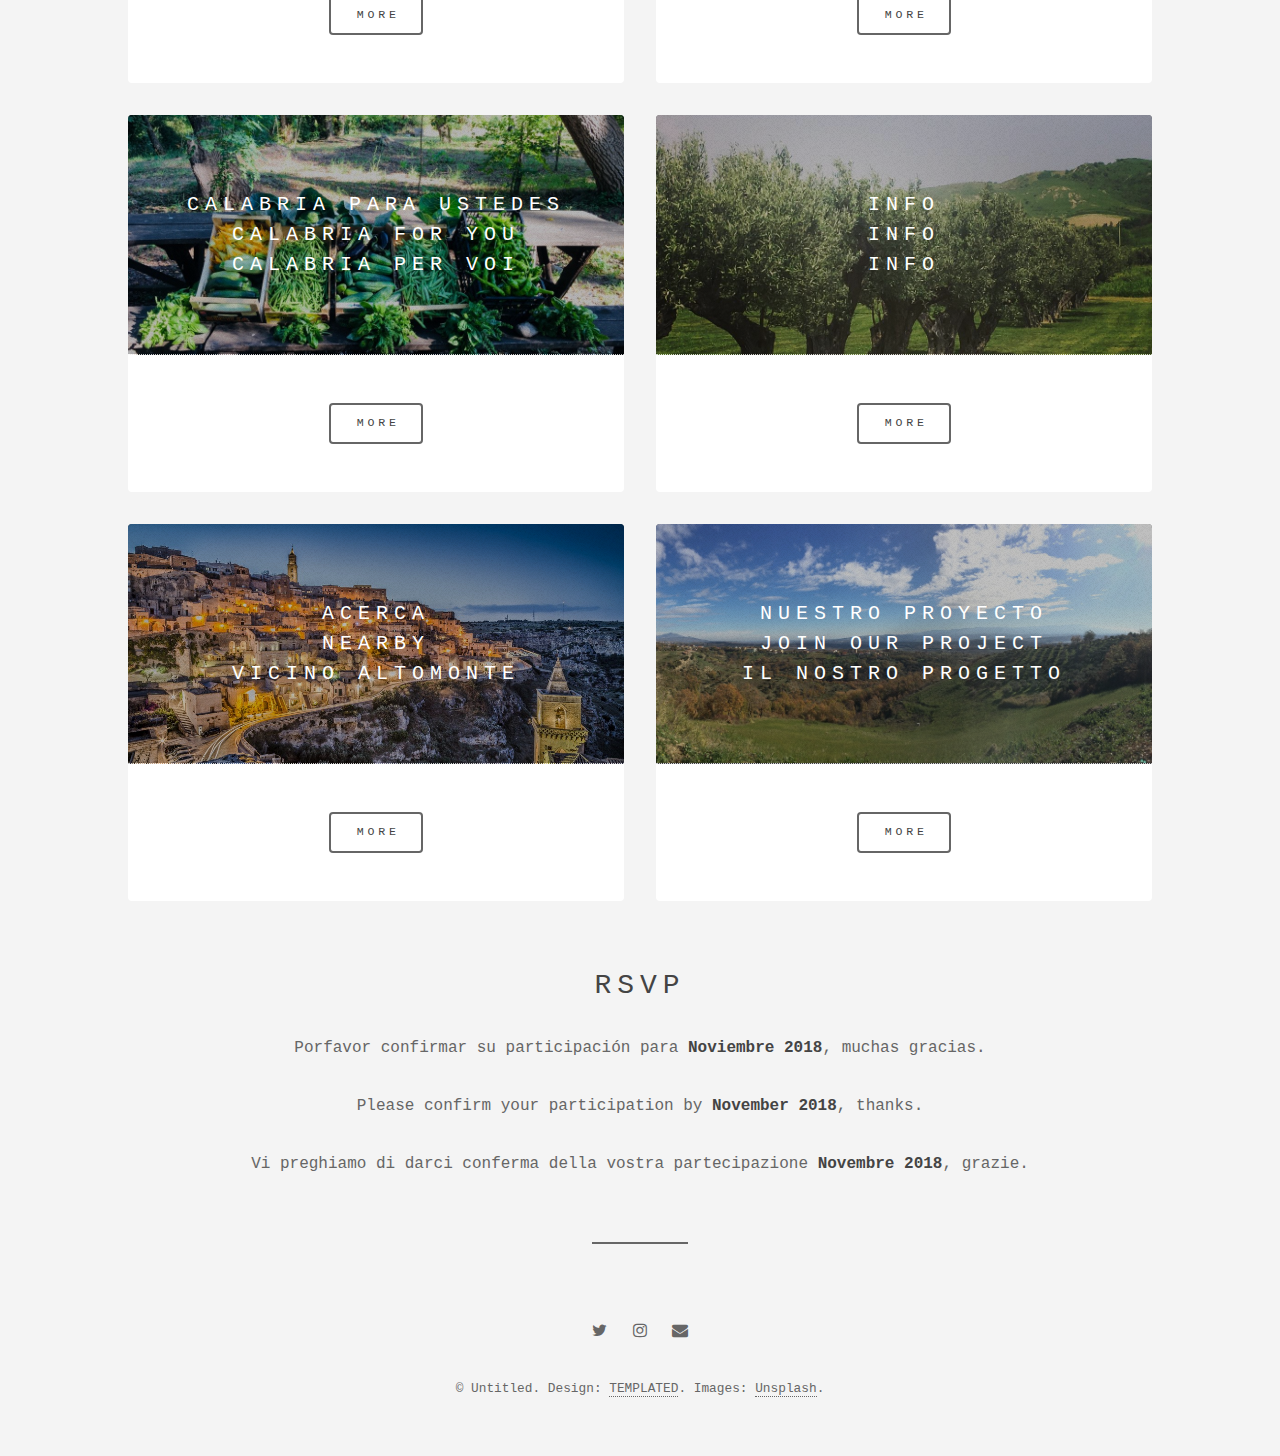
==== commit 5f28108c: "added small modifications" ====
--- a/index.html
+++ b/index.html
@@ -104,15 +104,12 @@
 
 		<!-- Contact -->
 		<article id="contact" style="text-align: center;">
-			<h2 class="major">RSVP</h2>
-			<div>
-				<p> 
-				</p>
-				<p>Please inform us about your venue by 30 November <b>at the latest</b>, 
-				also indicating the number of participants and any particular needs you might have.</p>    
-				<p>Vi preghiamo di darci conferma della vostra partecipazione <b>entro e non oltre</b> il 30 Novembre,
-				informandoci sul numero di partecipanti ed evenutali esigenze particolari.</p>
-			</div>
+			                <h2 class="major">RSVP</h2>
+                <div>
+                <p> Porfavor confirmar su participación para <b>Noviembre 2018</b>, muchas gracias. </p>
+                <p>Please confirm your participation by <b>November 2018</b>, thanks. </b>
+                <p>Vi preghiamo di darci conferma della vostra partecipazione <b>Novembre 2018</b>, grazie. </p>
+                </div>
 
                 <!--
                 <form method="post" action="mailto:rafayrita10@gmail">
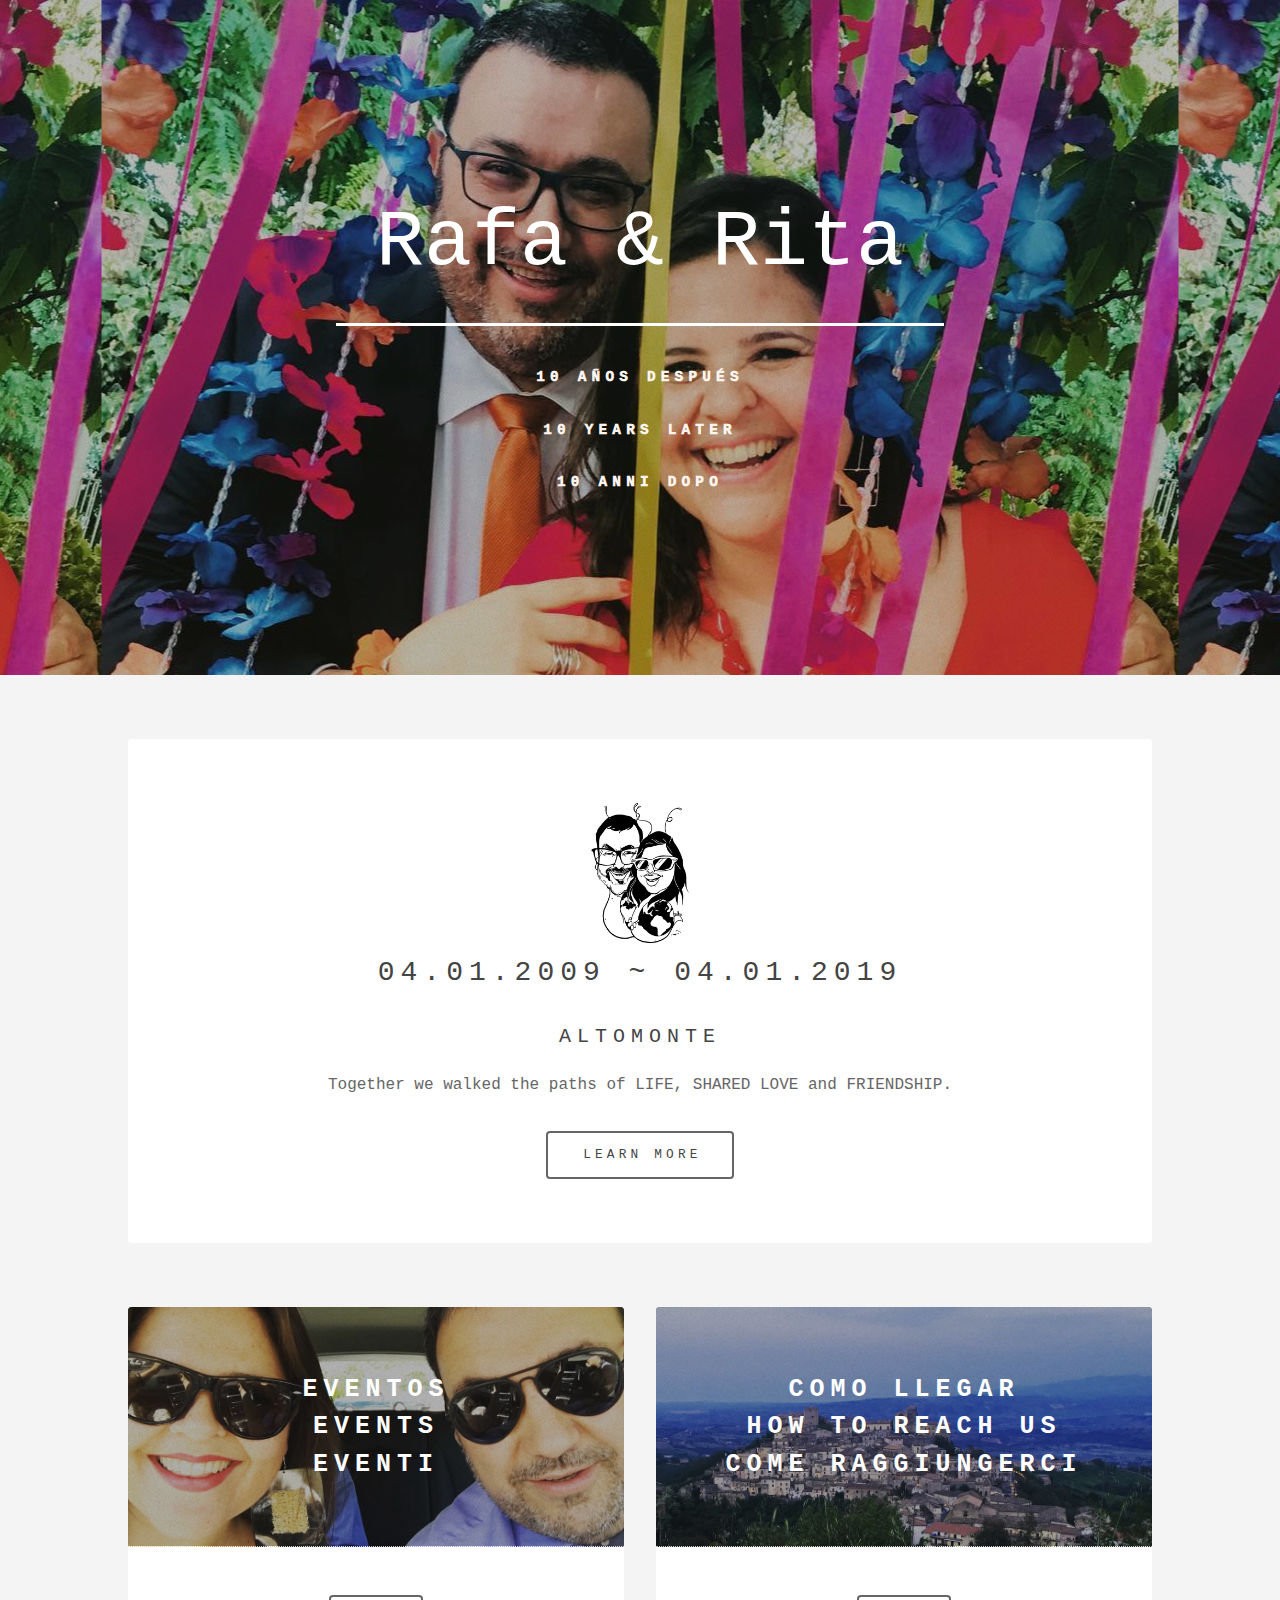
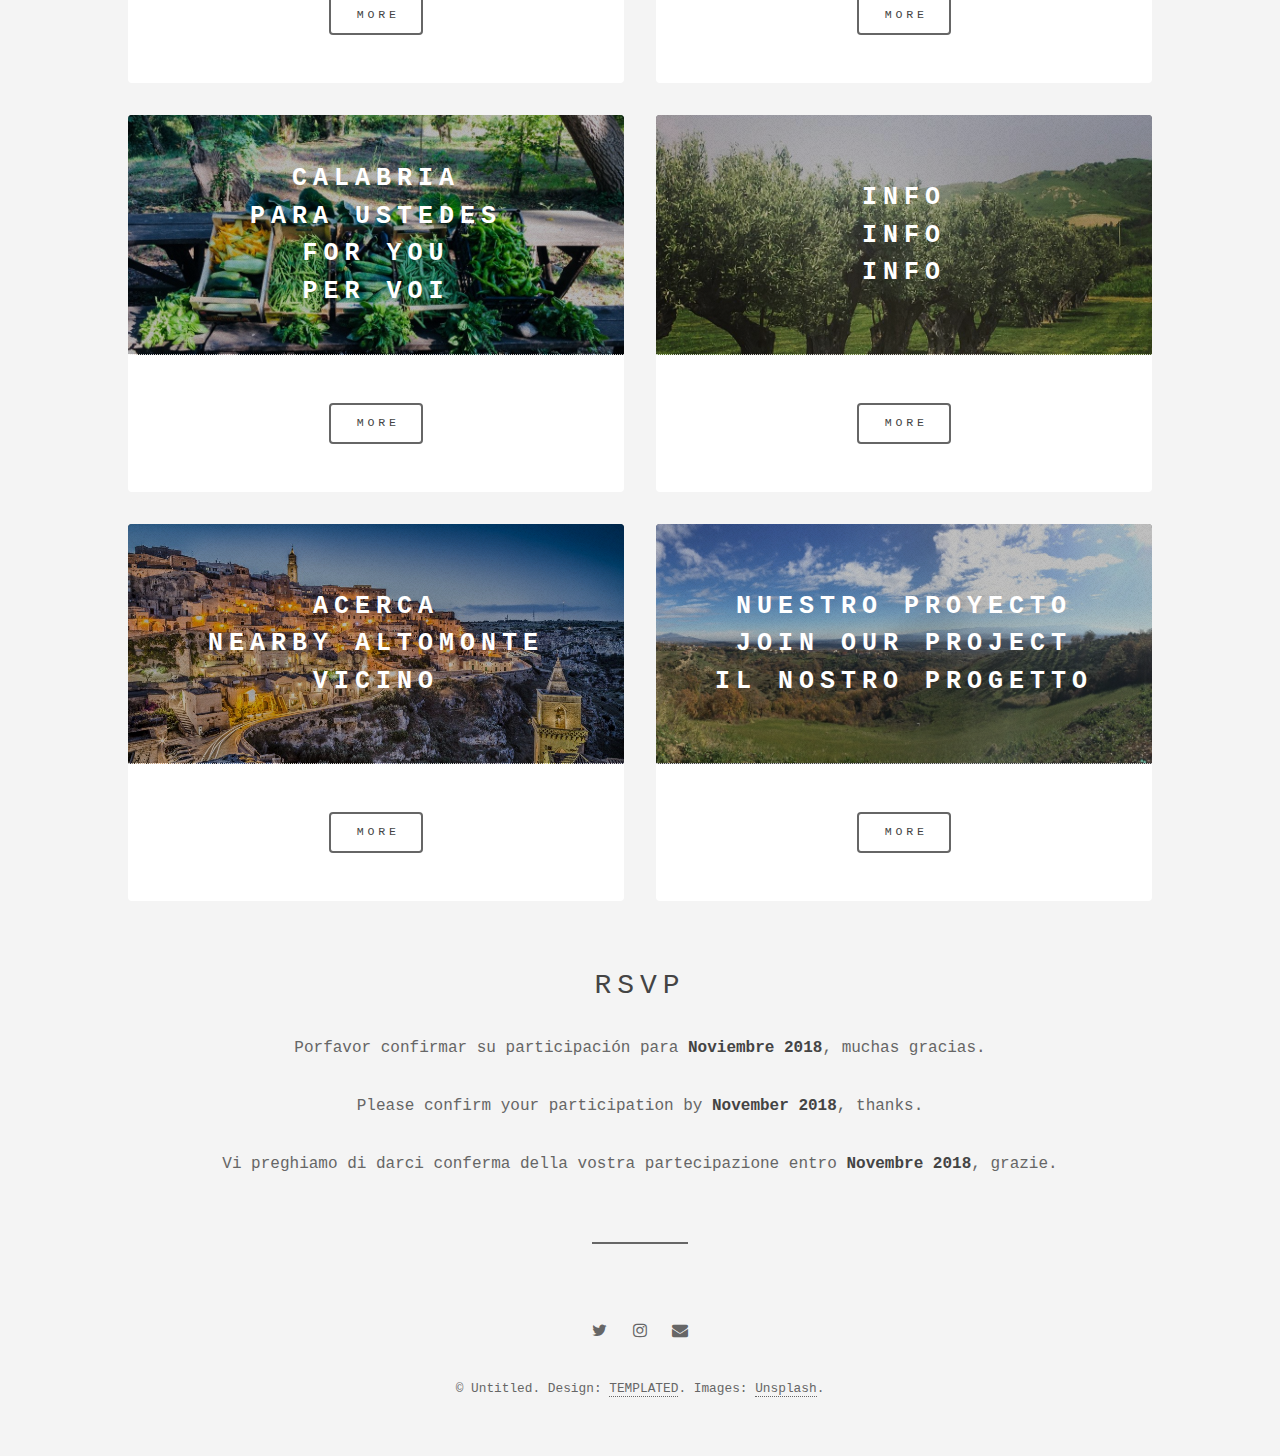
==== commit 300a766e: "almost finalizing" ====
--- a/index.html
+++ b/index.html
@@ -11,7 +11,7 @@
 	<meta name="viewport" content="width=device-width, initial-scale=1" />
 	<link rel="stylesheet" href="assets/css/main.css" />
 </head>
-<body>
+<body >
 
 	<!-- Header -->
 	<header id="header" class="alt">
@@ -43,7 +43,7 @@
 			<article class="item">
 				<header>
 					<a href="events.html"><img src="images/imgIndexEvents.jpg" alt="" /></a>
-					<h3>Eventos<br />Events<br />Eventi</h3>
+					<h3><b>Eventos<br />Events<br />Eventi</b></h3>
 				</header>
 				<p></p>
 				<ul class="actions">
@@ -53,7 +53,7 @@
 			<article class="item">
 				<header>
 					<a href="venue.html"><img src="images/img_venue.jpg" alt="" /></a>
-					<h3>Como llegar<br />How to reach us<br />Come raggiungerci</h3>
+					<h3><b>Como llegar<br />How to reach us<br />Come raggiungerci</b></h3>
 				</header>
 				<p></p>
 				<ul class="actions">
@@ -63,7 +63,7 @@
 			<article class="item">
 				<header>
 					<a href="activities.html"><img src="images/imgIndexCalabria.jpg" alt="" /></a>
-					<h3>Calabria para ustedes<br/>Calabria for you<br/>Calabria per voi</h3>
+					<h3><b>Calabria<br/> Para ustedes<br/>For you<br/>Per voi</b></h3>
 				</header>
 				<p></p>
 				<ul class="actions">
@@ -73,7 +73,7 @@
 			<article class="item">
 				<header>
 					<a href="info.html"><img src="images/img_ulivi.jpg" alt="" /></a>
-					<h3>Info <br />Info<br />Info</h3>
+					<h3><b>Info <br />Info<br />Info</b></h3>
 				</header>
 				<p></p>
 				<ul class="actions">
@@ -83,7 +83,7 @@
 			<article class="item">
 				<header>
 					<a href="altomonte.html"><img src="images/imgMatera.jpg" alt="" /></a>
-					<h3>Acerca<br />Nearby<br />Vicino Altomonte</h3>
+					<h3><b>Acerca<br />Nearby Altomonte<br />Vicino</b></h3>
 				</header>
 				<p></p>
 				<ul class="actions">
@@ -93,7 +93,7 @@
 			<article class="item">
 				<header>
 					<a href="ourproject.html"><img src="images/imgIndexProject.jpg" alt="" /></a>
-					<h3>Nuestro proyecto<br />Join our project<br />Il nostro progetto</h3>
+					<h3><b>Nuestro proyecto<br />Join our project<br />Il nostro progetto</b></h3>
 				</header>
 				<p></p>
 				<ul class="actions">
@@ -108,7 +108,7 @@
                 <div>
                 <p> Porfavor confirmar su participación para <b>Noviembre 2018</b>, muchas gracias. </p>
                 <p>Please confirm your participation by <b>November 2018</b>, thanks. </b>
-                <p>Vi preghiamo di darci conferma della vostra partecipazione <b>Novembre 2018</b>, grazie. </p>
+                <p>Vi preghiamo di darci conferma della vostra partecipazione entro <b>Novembre 2018</b>, grazie. </p>
                 </div>
 
                 <!--
--- a/assets/css/main.css
+++ b/assets/css/main.css
@@ -92,7 +92,8 @@
 /* Type */
 
 	body {
-		background-color: #f4f4f4;
+		background-image: "images/turtle.png"
+		background-repeat: true;
 		color: #666666;
 	}
 
@@ -1158,6 +1159,8 @@
 				-webkit-pointer-events: none;
 				-ms-pointer-events: none;
 				pointer-events: none;
+				font-style: normal;
+				font-size: 25px;
 			}
 
 	.items {
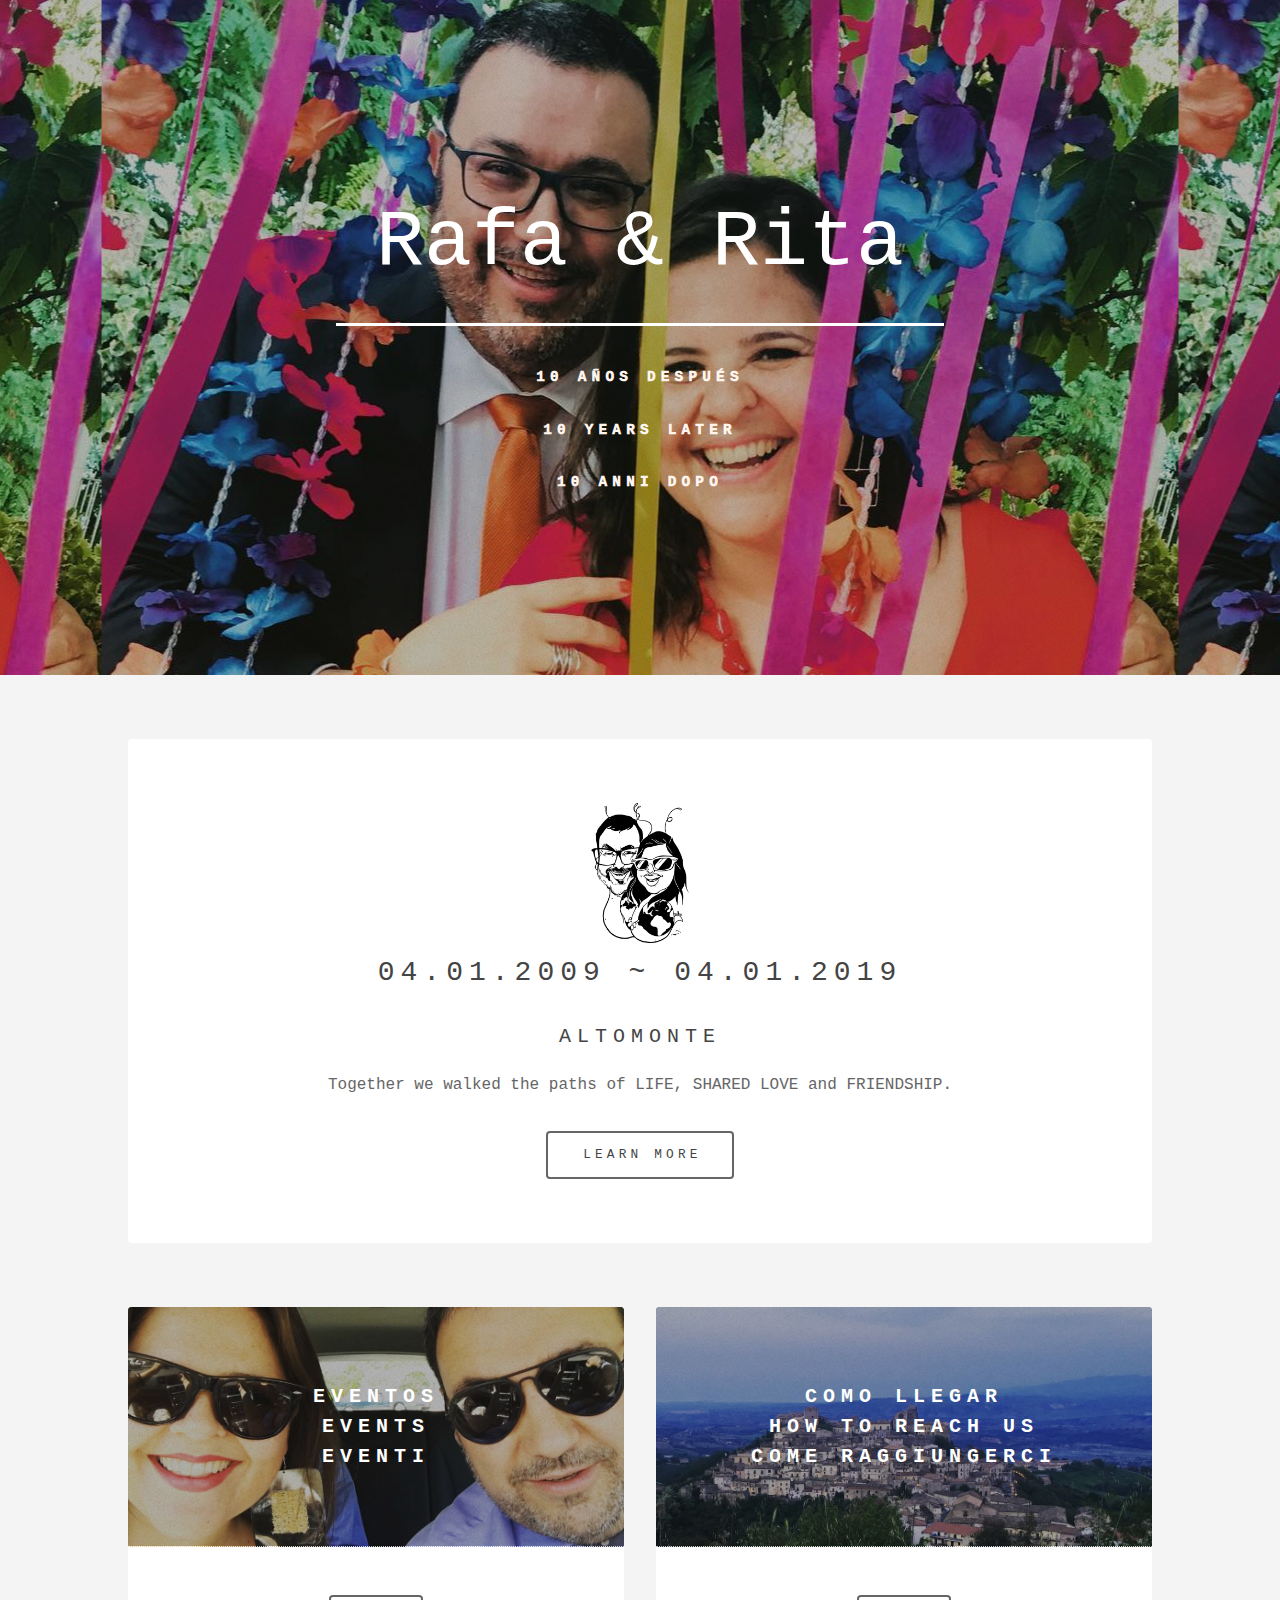
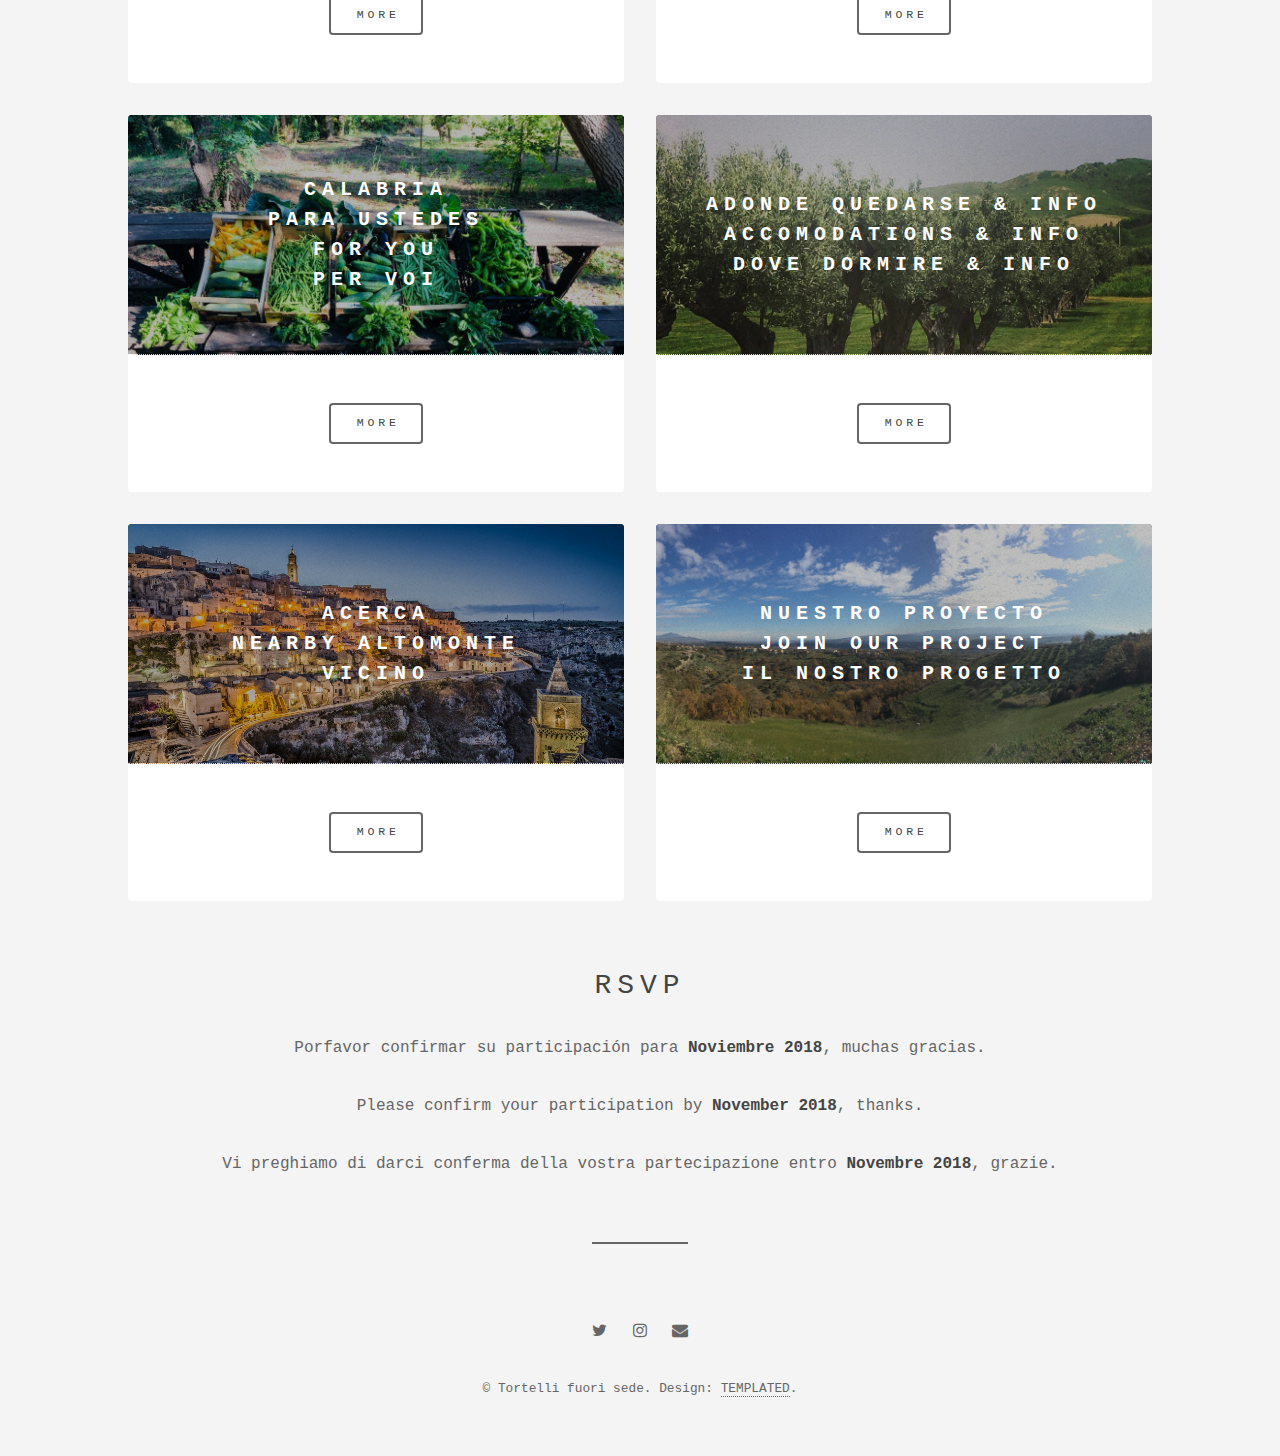
==== commit e4d465ce: "modified copyright" ====
--- a/index.html
+++ b/index.html
@@ -73,7 +73,7 @@
 			<article class="item">
 				<header>
 					<a href="info.html"><img src="images/img_ulivi.jpg" alt="" /></a>
-					<h3><b>Info <br />Info<br />Info</b></h3>
+					<h3><b>Adonde quedarse & Info <br />Accomodations & Info<br />Dove dormire & Info</b></h3>
 				</header>
 				<p></p>
 				<ul class="actions">
@@ -167,7 +167,7 @@
 					<li><a href="https://www.instagram.com/caracolsinfronteras/" class="icon fa-instagram"><span class="label">Instagram</span></a></li>
 					<li><a href="mailto:rafayrita10@gmail.com" class="icon fa-envelope"><span class="label">Email</span></a></li>
 				</ul>
-				<p class="copyright">&copy; Untitled. Design: <a href="https://templated.co">TEMPLATED</a>. Images: <a href="https://unsplash.com">Unsplash</a>.</p>
+				<p class="copyright">&copy; Tortelli fuori sede. Design: <a href="https://templated.co">TEMPLATED</a>.</p>
 			</footer>
 
 		</div>
--- a/assets/css/main.css
+++ b/assets/css/main.css
@@ -1159,8 +1159,7 @@
 				-webkit-pointer-events: none;
 				-ms-pointer-events: none;
 				pointer-events: none;
-				font-style: normal;
-				font-size: 25px;
+				font-style: bold;
 			}
 
 	.items {
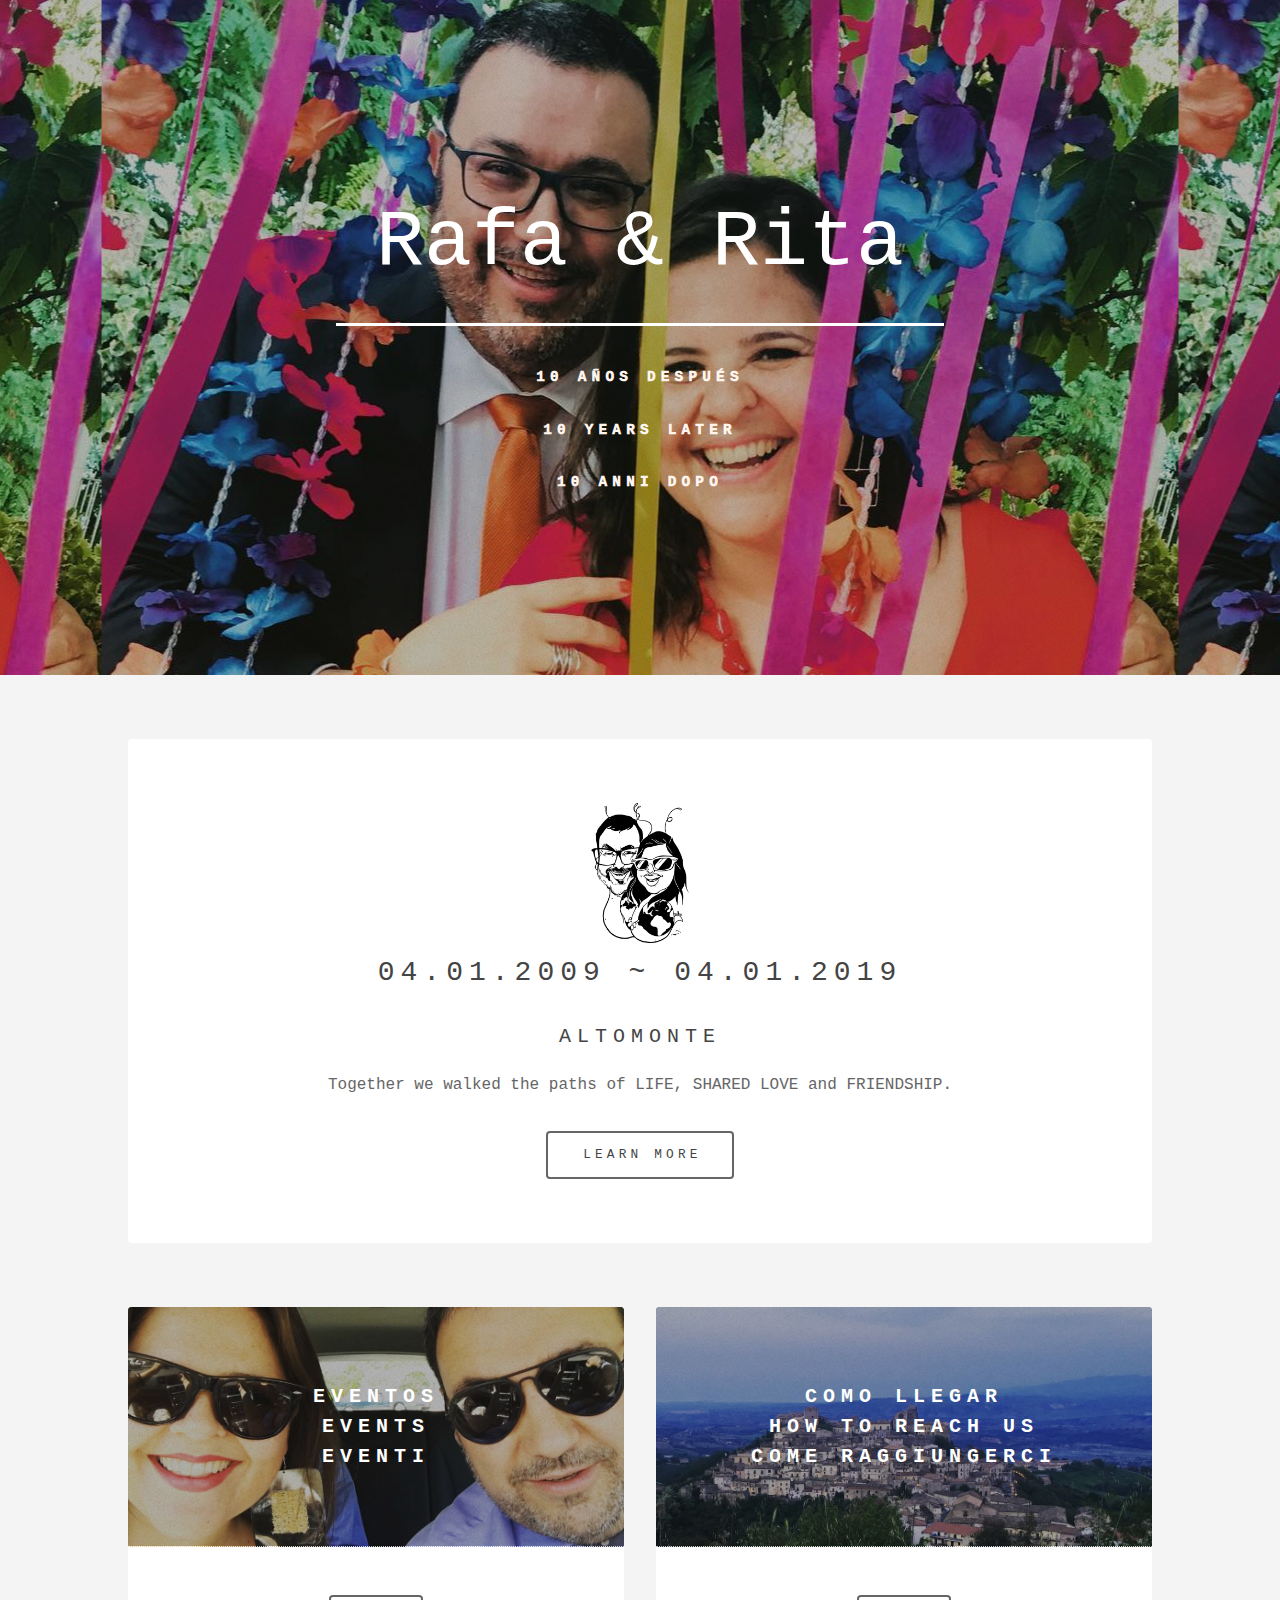
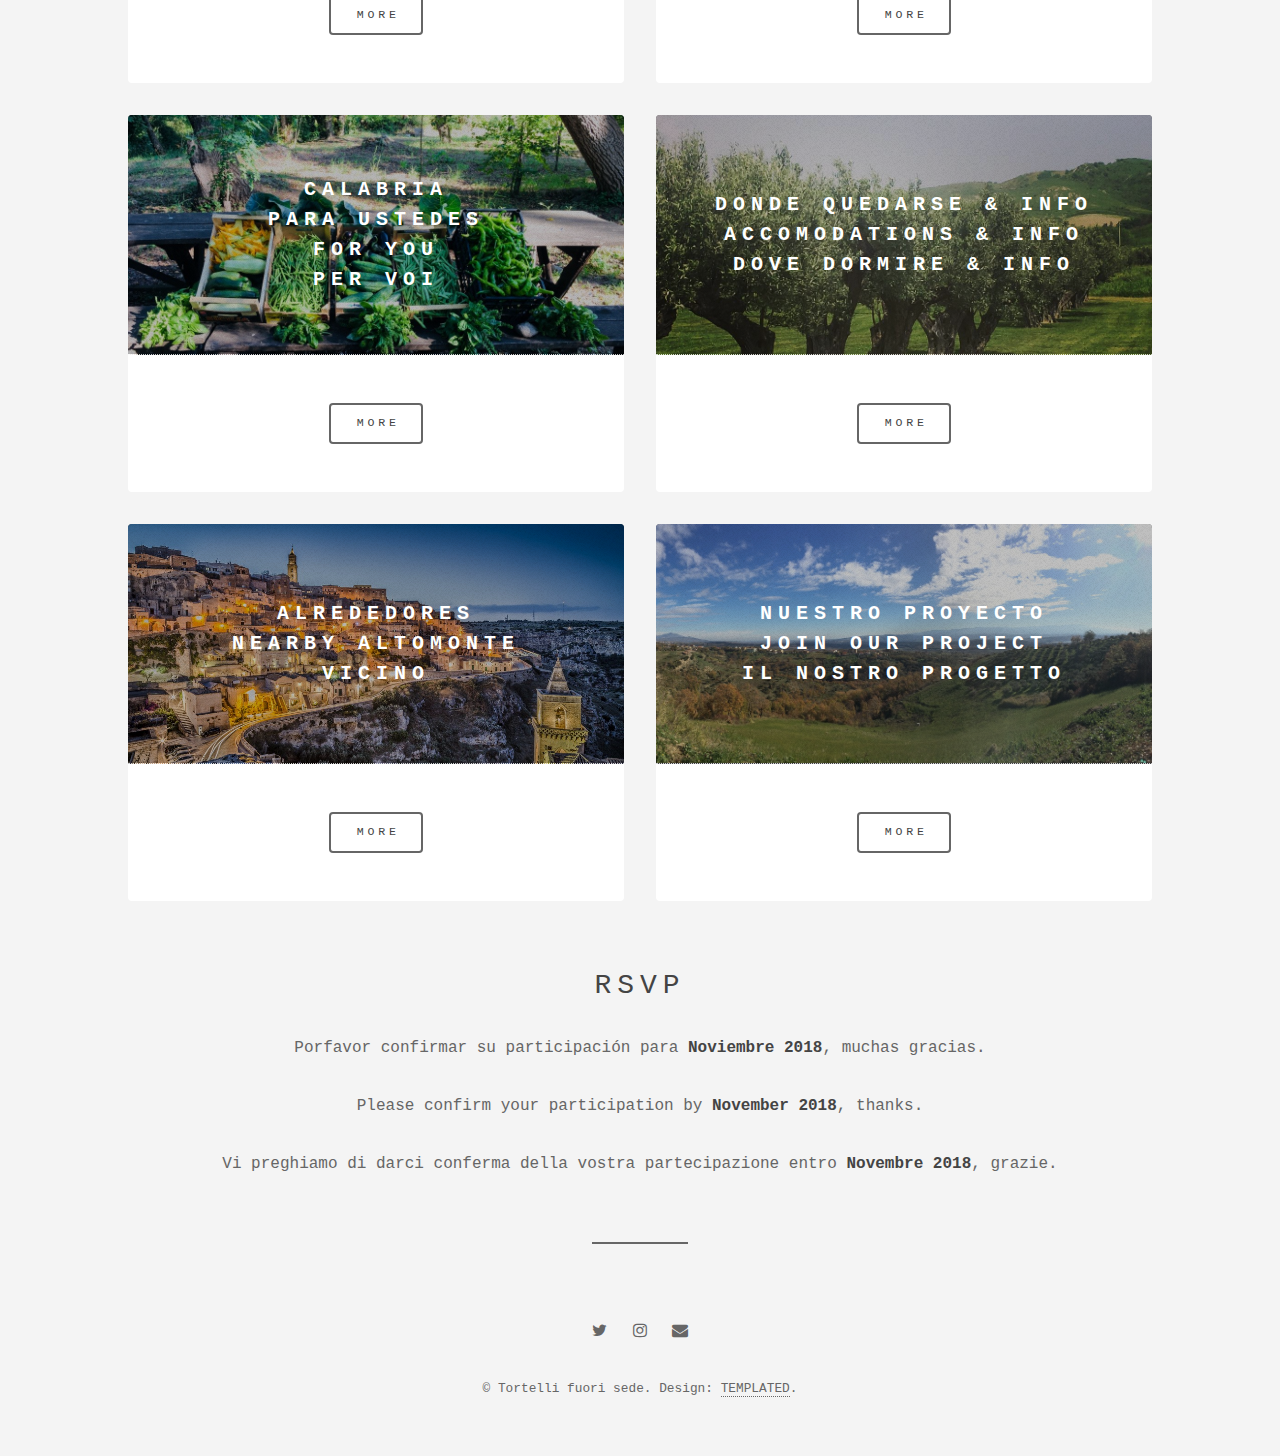
==== commit b4b4b059: "spanish index fix" ====
--- a/index.html
+++ b/index.html
@@ -73,7 +73,7 @@
 			<article class="item">
 				<header>
 					<a href="info.html"><img src="images/img_ulivi.jpg" alt="" /></a>
-					<h3><b>Adonde quedarse & Info <br />Accomodations & Info<br />Dove dormire & Info</b></h3>
+					<h3><b>Donde quedarse & Info <br />Accomodations & Info<br />Dove dormire & Info</b></h3>
 				</header>
 				<p></p>
 				<ul class="actions">
@@ -83,7 +83,7 @@
 			<article class="item">
 				<header>
 					<a href="altomonte.html"><img src="images/imgMatera.jpg" alt="" /></a>
-					<h3><b>Acerca<br />Nearby Altomonte<br />Vicino</b></h3>
+					<h3><b>Alrededores<br />Nearby Altomonte<br />Vicino</b></h3>
 				</header>
 				<p></p>
 				<ul class="actions">
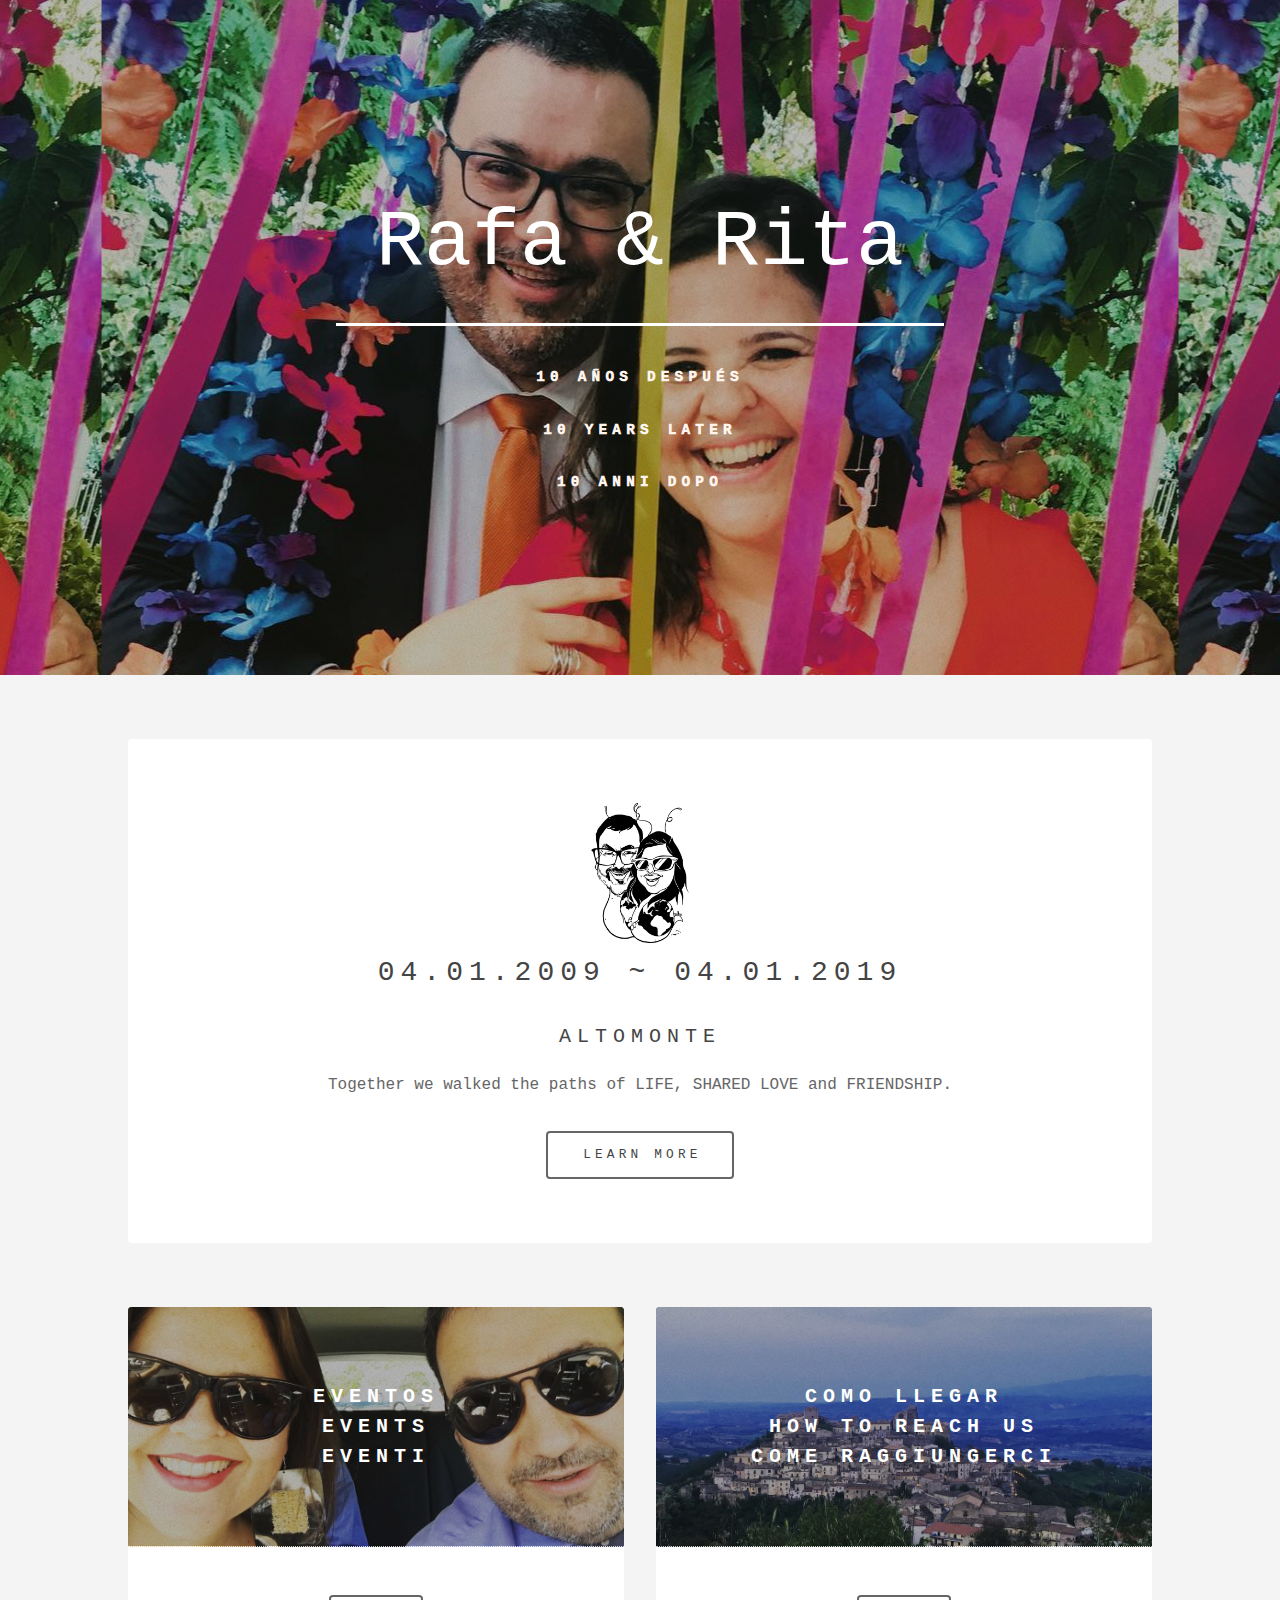
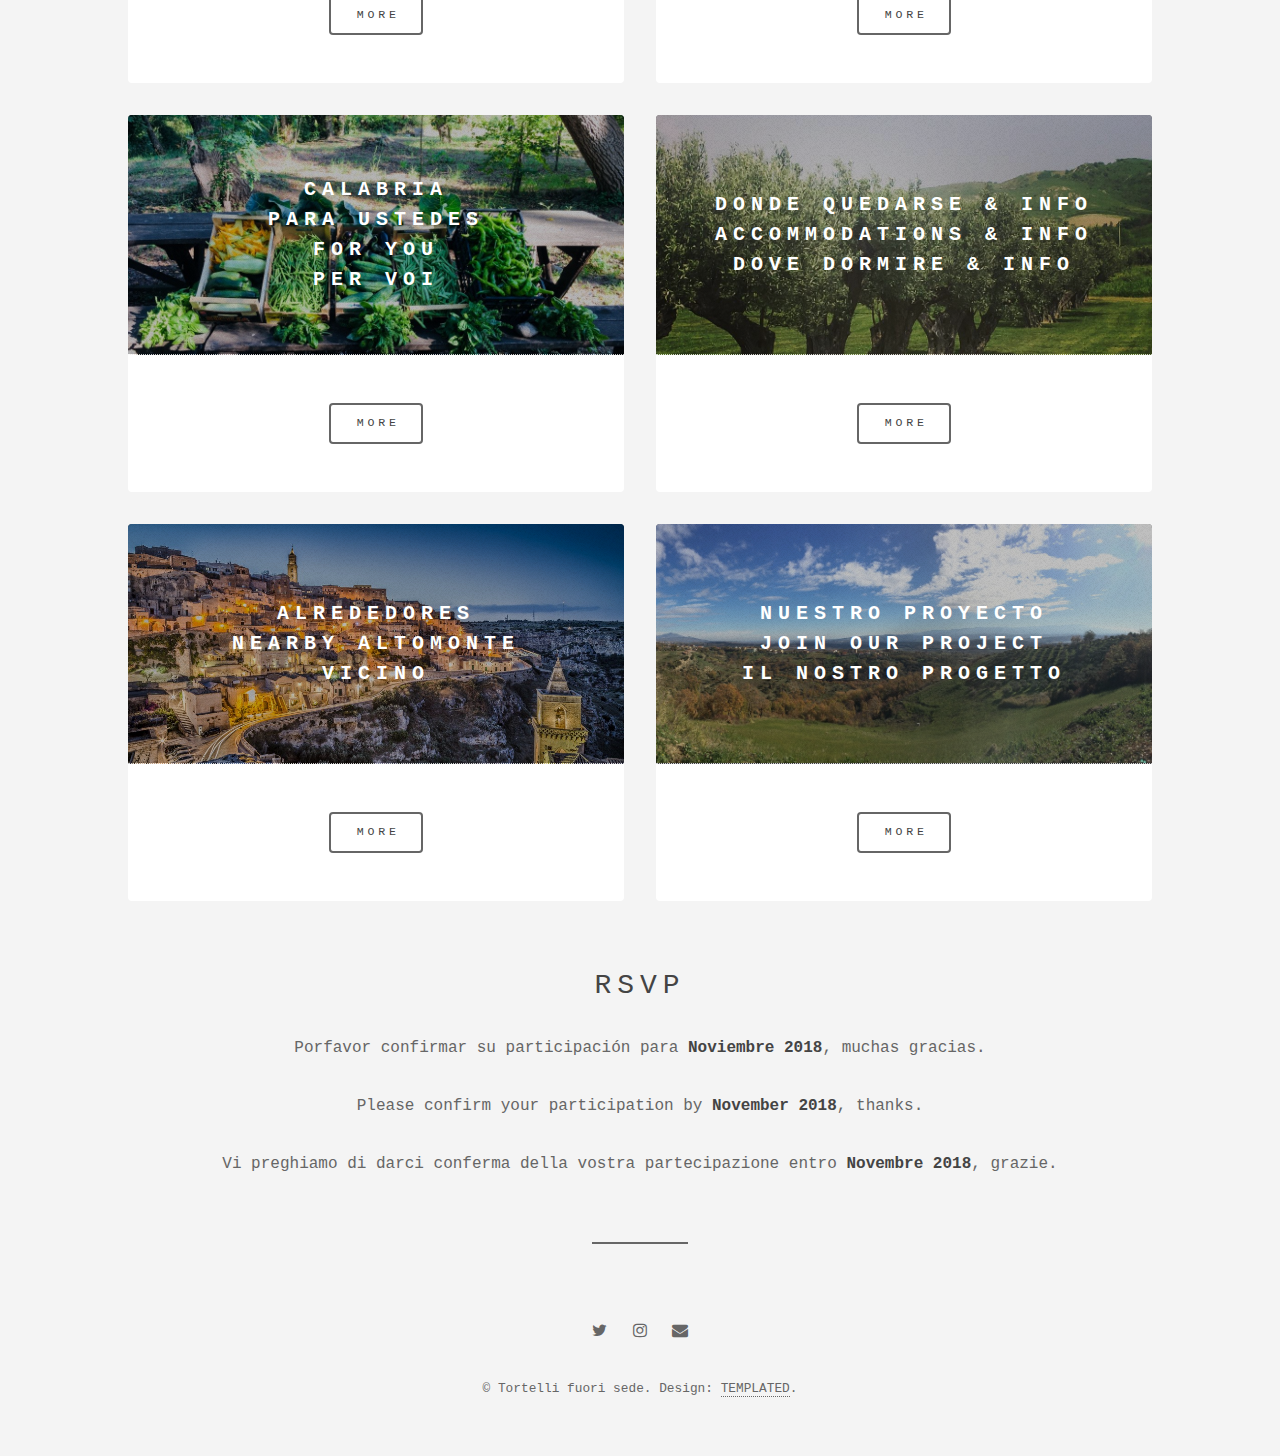
==== commit 182141a4: "bugfix" ====
--- a/index.html
+++ b/index.html
@@ -73,7 +73,7 @@
 			<article class="item">
 				<header>
 					<a href="info.html"><img src="images/img_ulivi.jpg" alt="" /></a>
-					<h3><b>Donde quedarse & Info <br />Accomodations & Info<br />Dove dormire & Info</b></h3>
+					<h3><b>Donde quedarse & Info <br />Accommodations & Info<br />Dove dormire & Info</b></h3>
 				</header>
 				<p></p>
 				<ul class="actions">
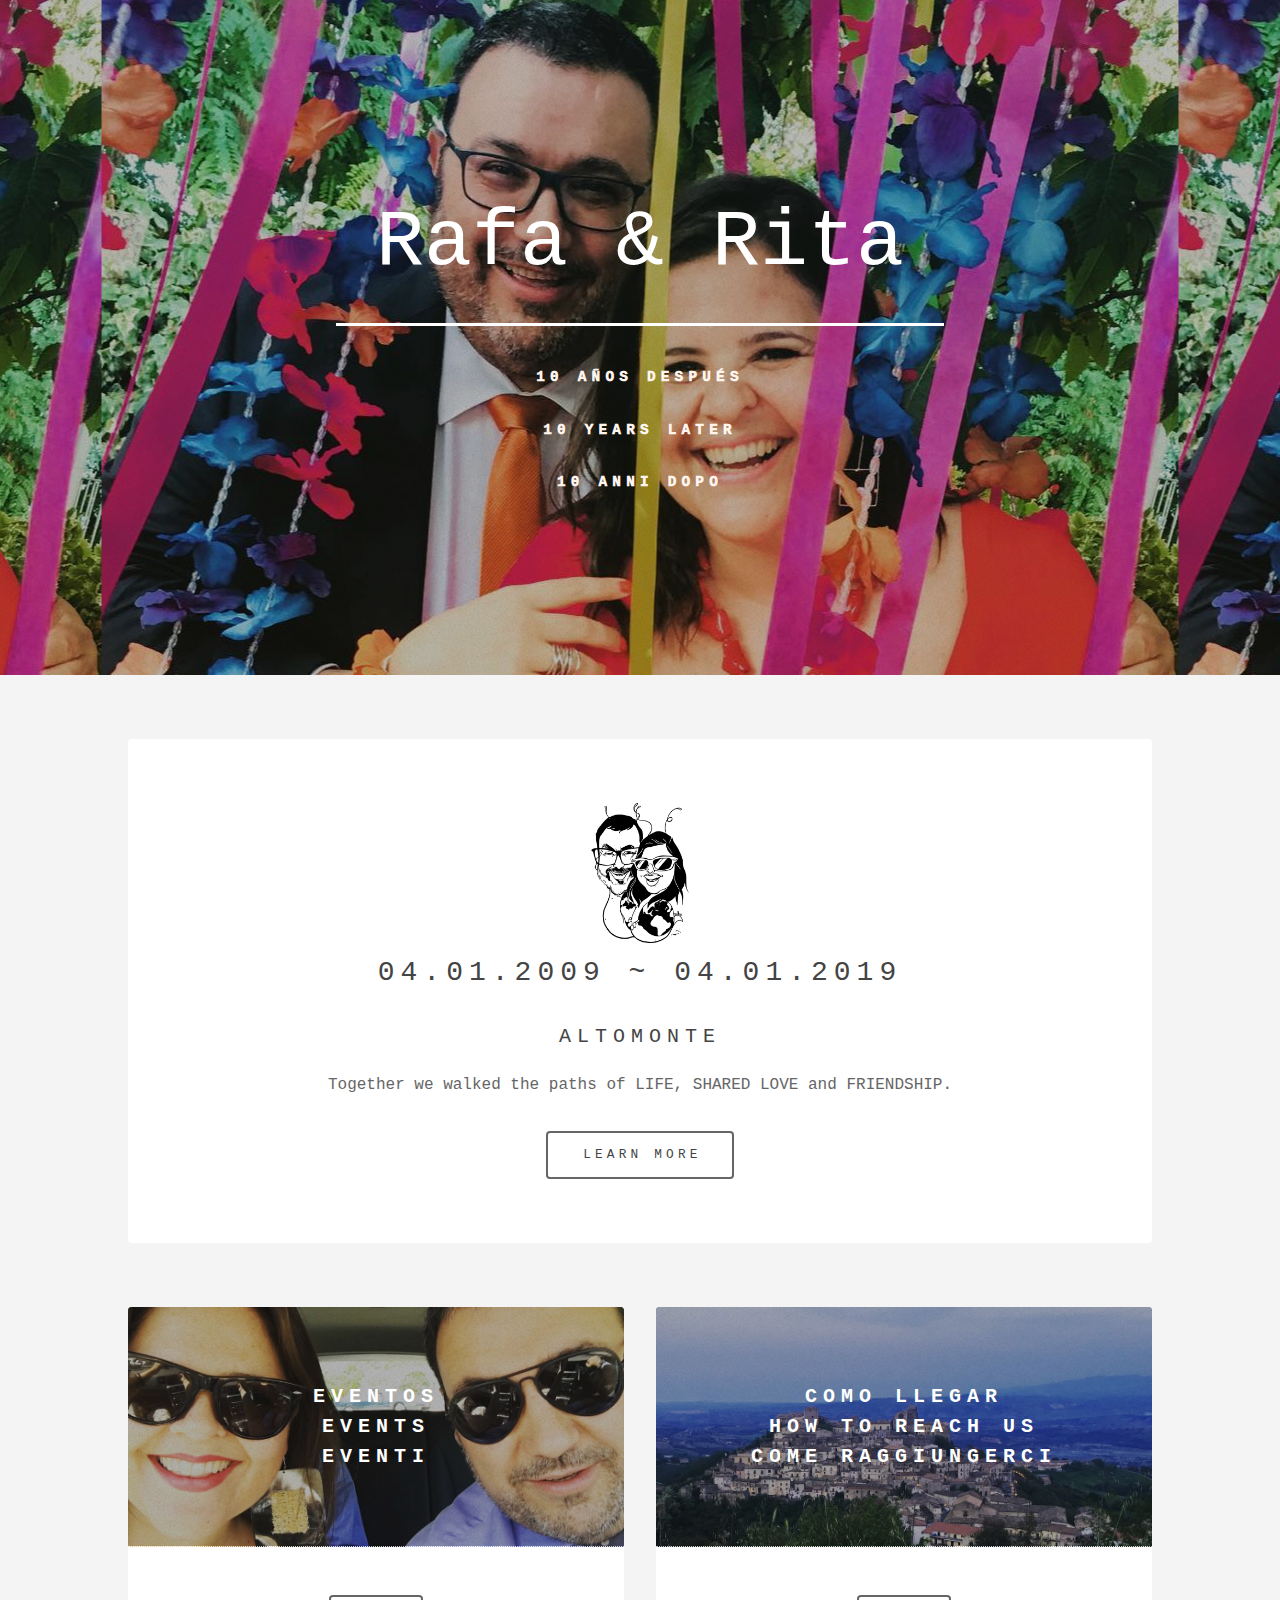
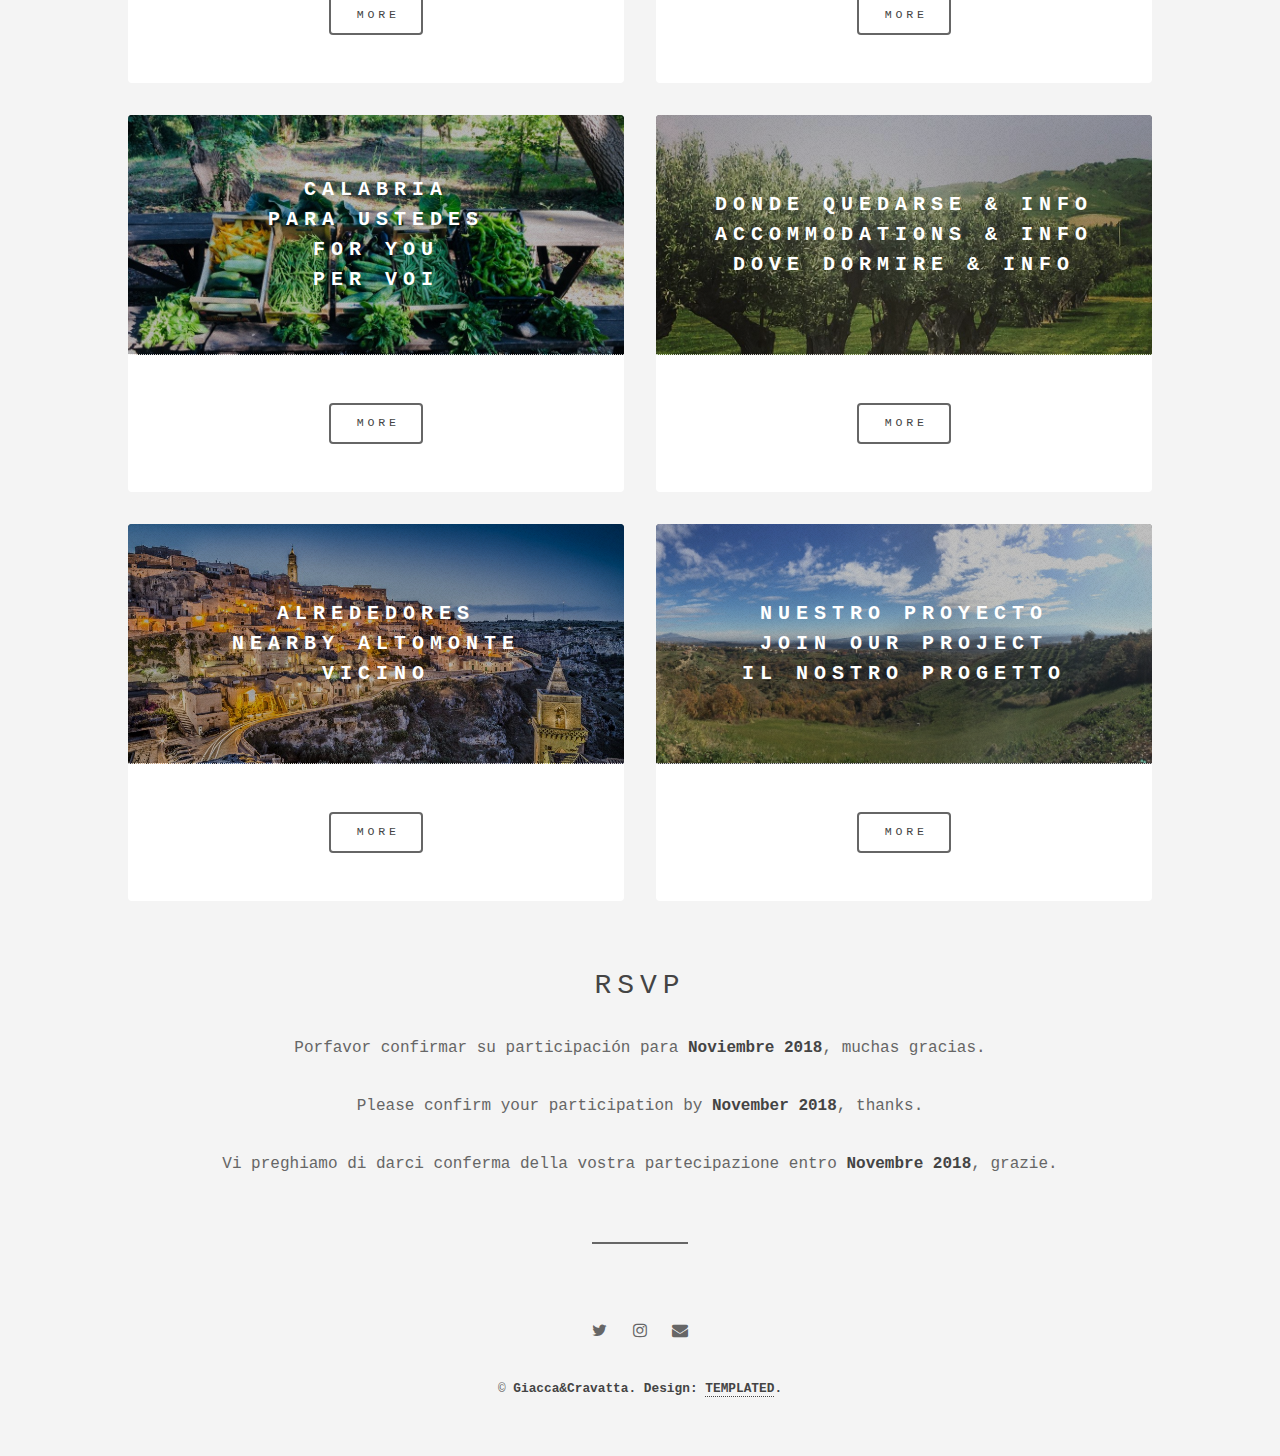
==== commit b22907c9: "added agriturismo le farnie" ====
--- a/index.html
+++ b/index.html
@@ -167,7 +167,7 @@
 					<li><a href="https://www.instagram.com/caracolsinfronteras/" class="icon fa-instagram"><span class="label">Instagram</span></a></li>
 					<li><a href="mailto:rafayrita10@gmail.com" class="icon fa-envelope"><span class="label">Email</span></a></li>
 				</ul>
-				<p class="copyright">&copy; Tortelli fuori sede. Design: <a href="https://templated.co">TEMPLATED</a>.</p>
+				<p class="copyright">&copy; <b>G<b>iacca&amp;<b>C<b>ravatta. Design: <a href="https://templated.co">TEMPLATED</a>.</p>
 			</footer>
 
 		</div>
